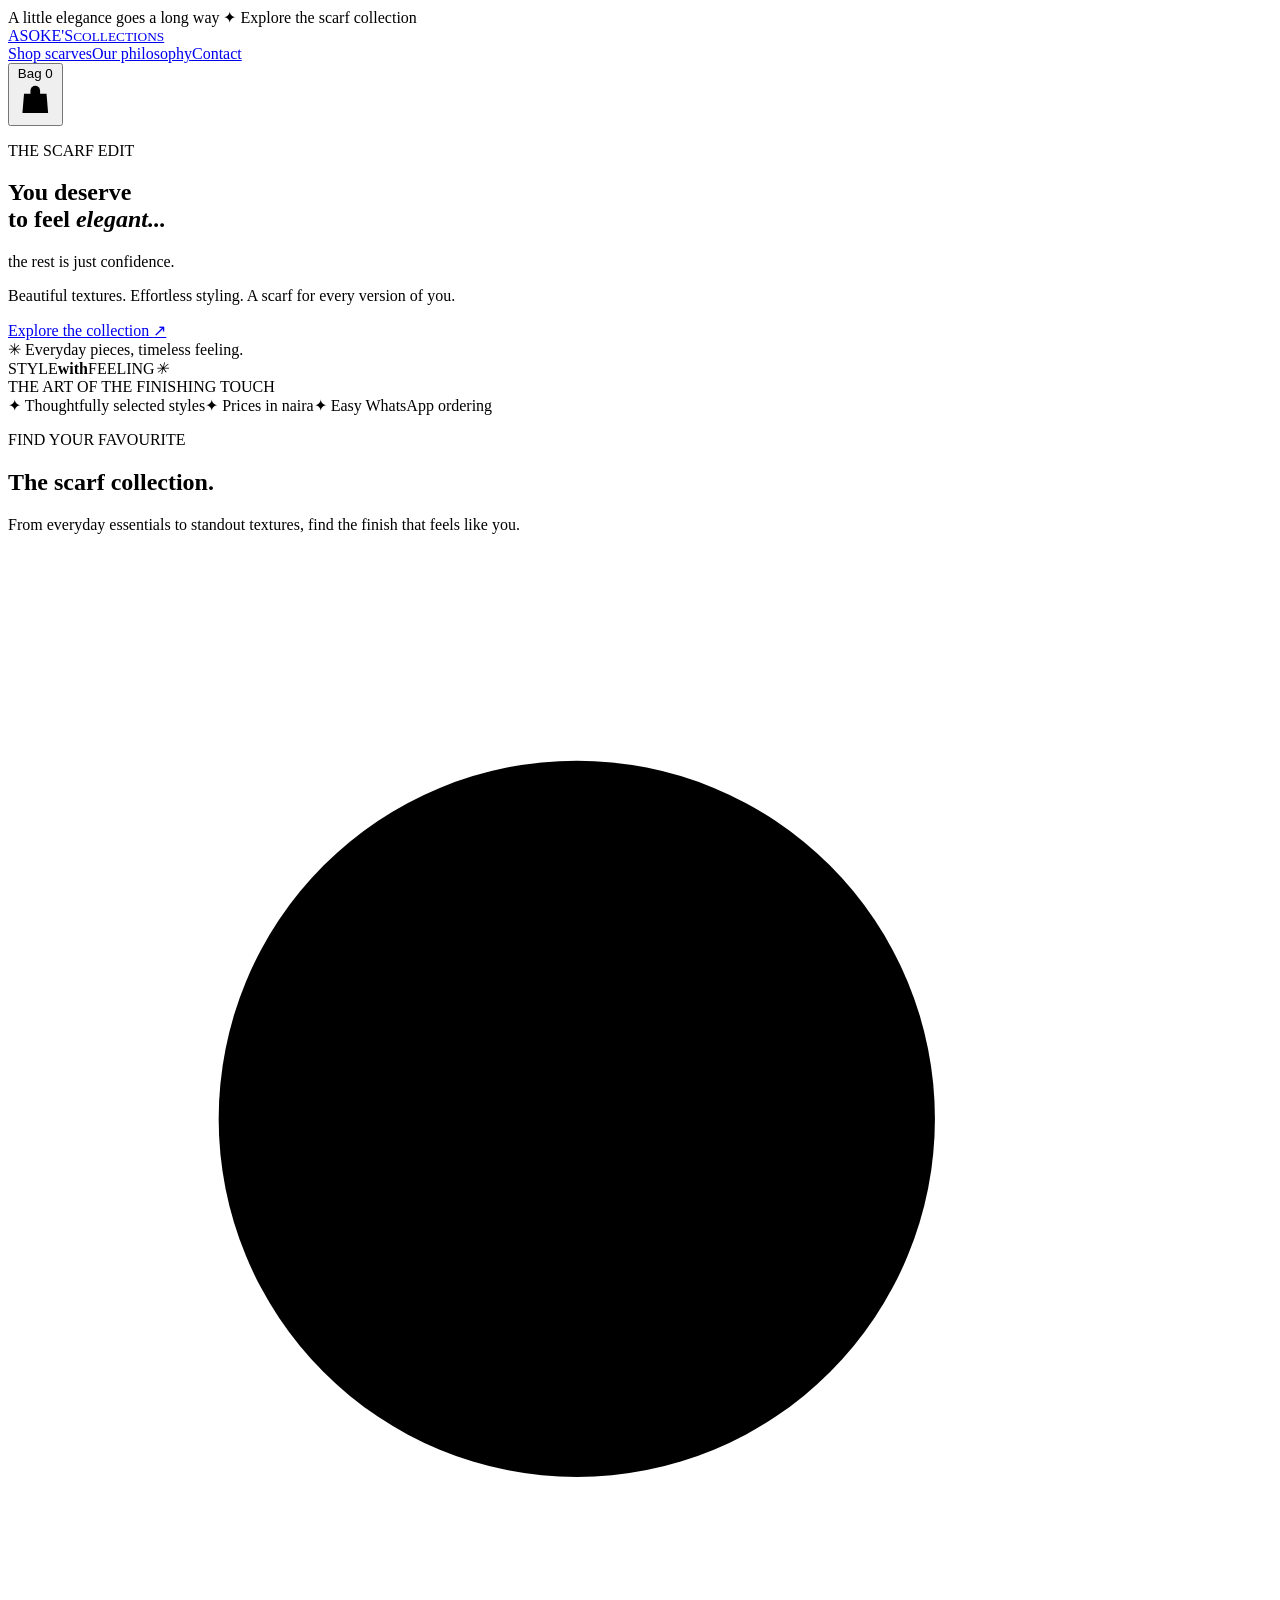
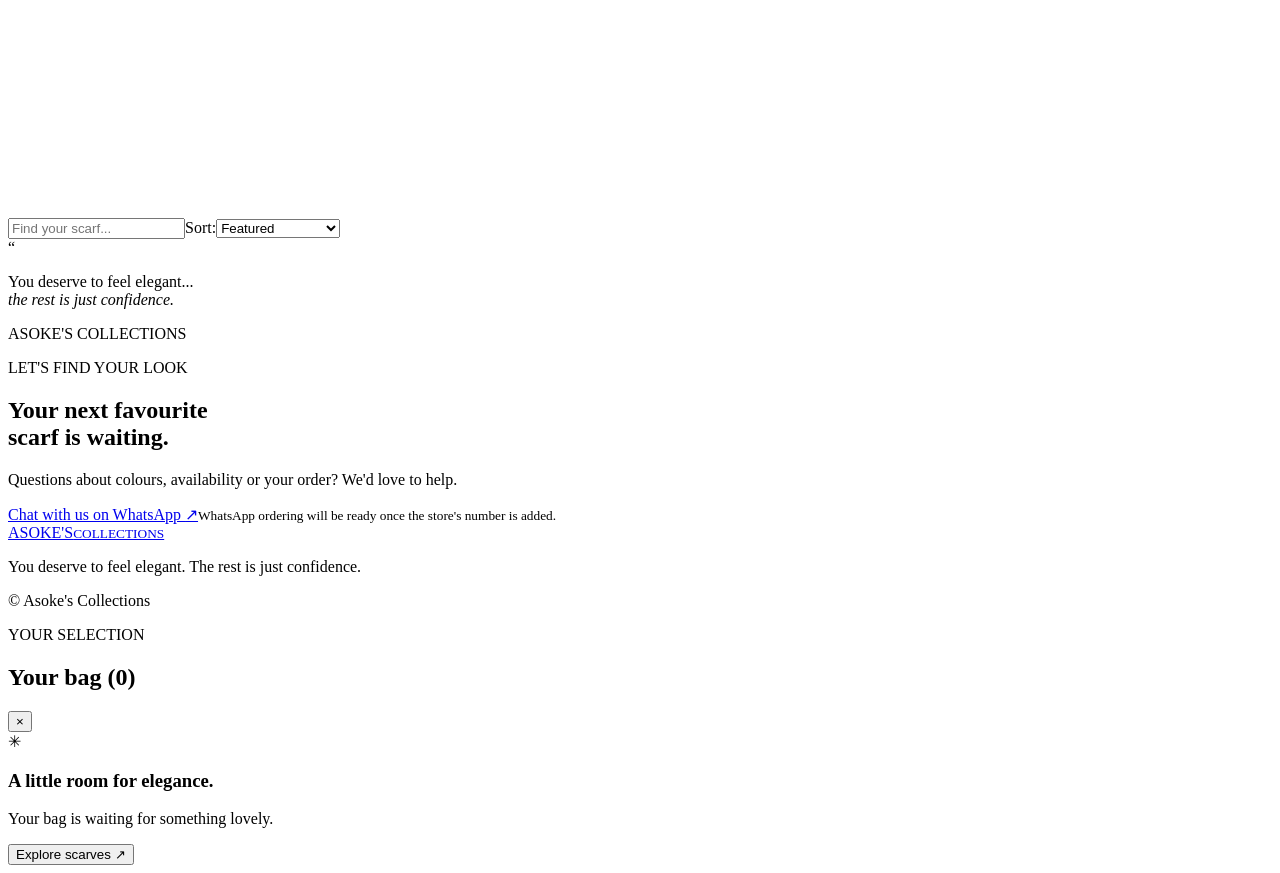
==== index.html @ a3fdbdc3 "Add ASOKE'S COLLECTIONS storefront: index.html" ====
<!doctype html>
<html lang="en">
<head>
  <meta charset="utf-8" />
  <meta name="viewport" content="width=device-width, initial-scale=1" />
  <meta name="theme-color" content="#f8f3e9" />
  <meta name="description" content="Discover elegant scarves at Asoke's Collections. You deserve to feel elegant... the rest is just confidence." />
  <title>ASOKE'S COLLECTIONS — Elegance in Every Thread</title>
  <link rel="icon" href="/favicon.svg" type="image/svg+xml" />
  <link rel="preconnect" href="https://fonts.googleapis.com">
  <link rel="preconnect" href="https://fonts.gstatic.com" crossorigin>
  <link href="https://fonts.googleapis.com/css2?family=DM+Sans:wght@400;500;600;700&family=Playfair+Display:ital,wght@0,500;0,600;0,700;1,500&display=swap" rel="stylesheet">
  <link rel="stylesheet" href="/styles.css" />
</head>
<body>
  <div class="announcement">A little elegance goes a long way <span>✦</span> Explore the scarf collection</div>
  <header class="site-header">
    <a class="wordmark" href="#top" aria-label="Asoke's Collections home"><span>ASOKE'S</span><small>COLLECTIONS</small></a>
    <nav class="desktop-nav" aria-label="Main navigation"><a href="#collection">Shop scarves</a><a href="#story">Our philosophy</a><a href="#contact">Contact</a></nav>
    <button class="cart-trigger" id="open-cart" aria-label="Open shopping bag">Bag <span id="cart-count">0</span> <svg viewBox="0 0 24 24" aria-hidden="true"><path d="M5 8h14l1 12H4L5 8Z"/><path d="M9 9V6a3 3 0 0 1 6 0v3"/></svg></button>
  </header>
  <main id="top">
    <section class="hero">
      <div class="hero-copy">
        <p class="eyebrow"><span></span> THE SCARF EDIT</p>
        <h1>You deserve<br>to feel <em>elegant...</em></h1>
        <p class="hero-tagline">the rest is just confidence.</p>
        <p class="hero-description">Beautiful textures. Effortless styling. A scarf for every version of you.</p>
        <a class="button button-dark" href="#collection">Explore the collection <span>↗</span></a>
        <div class="hero-note"><span>✳</span> Everyday pieces, timeless feeling.</div>
      </div>
      <div class="hero-visual">
        <img src="https://images.unsplash.com/photo-1601924994987-69e26d50dc26?auto=format&fit=crop&w=1200&q=85" alt="Soft neutral fabric and elegant fashion styling" fetchpriority="high" onerror="this.style.display='none';this.parentElement.classList.add('image-fallback')">
        <div class="hero-stamp"><span>STYLE</span><b>with</b><span>FEELING</span><i>✳</i></div>
        <div class="image-caption">THE ART OF THE FINISHING TOUCH</div>
      </div>
    </section>
    <section class="trust-strip" aria-label="Shopping highlights"><span>✦ Thoughtfully selected styles</span><span>✦ Prices in naira</span><span>✦ Easy WhatsApp ordering</span></section>
    <section class="collection section-wrap" id="collection">
      <div class="section-heading"><div><p class="eyebrow">FIND YOUR FAVOURITE</p><h2>The scarf collection<span>.</span></h2></div><p>From everyday essentials to standout textures, find the finish that feels like you.</p></div>
      <div class="collection-tools"><label class="search-box"><svg viewBox="0 0 24 24" aria-hidden="true"><circle cx="10.8" cy="10.8" r="6.8"/><path d="m16 16 4.5 4.5"/></svg><input id="search" type="search" placeholder="Find your scarf..." aria-label="Search scarves"></label><label class="sort-box"><span>Sort:</span><select id="sort" aria-label="Sort products"><option value="featured">Featured</option><option value="low">Price: low to high</option><option value="high">Price: high to low</option><option value="az">Name: A–Z</option></select></label></div>
      <div class="product-grid" id="product-grid" aria-live="polite"></div>
      <p class="no-results" id="no-results" hidden>No scarves found. Try another search.</p>
    </section>
    <section class="quote-band" id="story"><div class="quote-mark">“</div><p>You deserve to feel elegant...<br><em>the rest is just confidence.</em></p><span>ASOKE'S COLLECTIONS</span></section>
    <section class="closing section-wrap" id="contact"><div><p class="eyebrow">LET'S FIND YOUR LOOK</p><h2>Your next favourite<br>scarf is waiting.</h2></div><div class="closing-action"><p>Questions about colours, availability or your order? We'd love to help.</p><a class="button button-dark" id="contact-whatsapp" href="#">Chat with us on WhatsApp <span>↗</span></a><small>WhatsApp ordering will be ready once the store's number is added.</small></div></section>
  </main>
  <footer><a class="wordmark footer-mark" href="#top"><span>ASOKE'S</span><small>COLLECTIONS</small></a><p>You deserve to feel elegant. The rest is just confidence.</p><span>© <span id="year"></span> Asoke's Collections</span></footer>
  <div class="overlay" id="overlay" hidden></div>
  <aside class="cart-drawer" id="cart-drawer" aria-label="Shopping bag" aria-hidden="true"><div class="drawer-head"><div><p class="eyebrow">YOUR SELECTION</p><h2>Your bag <span id="drawer-count">(0)</span></h2></div><button id="close-cart" class="icon-button" aria-label="Close shopping bag">×</button></div><div id="cart-items" class="cart-items"></div><div class="cart-empty" id="cart-empty"><span>✳</span><h3>A little room for elegance.</h3><p>Your bag is waiting for something lovely.</p><button class="text-button" id="continue-shopping">Explore scarves ↗</button></div><div class="cart-footer" id="cart-footer" hidden><div class="subtotal"><span>Subtotal</span><strong id="subtotal">₦0</strong></div><p>Delivery fees, if applicable, can be confirmed with the seller.</p><button class="button button-dark checkout-button" id="checkout">Continue to WhatsApp <span>↗</span></button><button class="text-button" id="clear-cart">Clear bag</button></div></aside>
  <div class="toast" id="toast" role="status" aria-live="polite"></div>
  <script src="/script.js" defer></script>
</body>
</html>
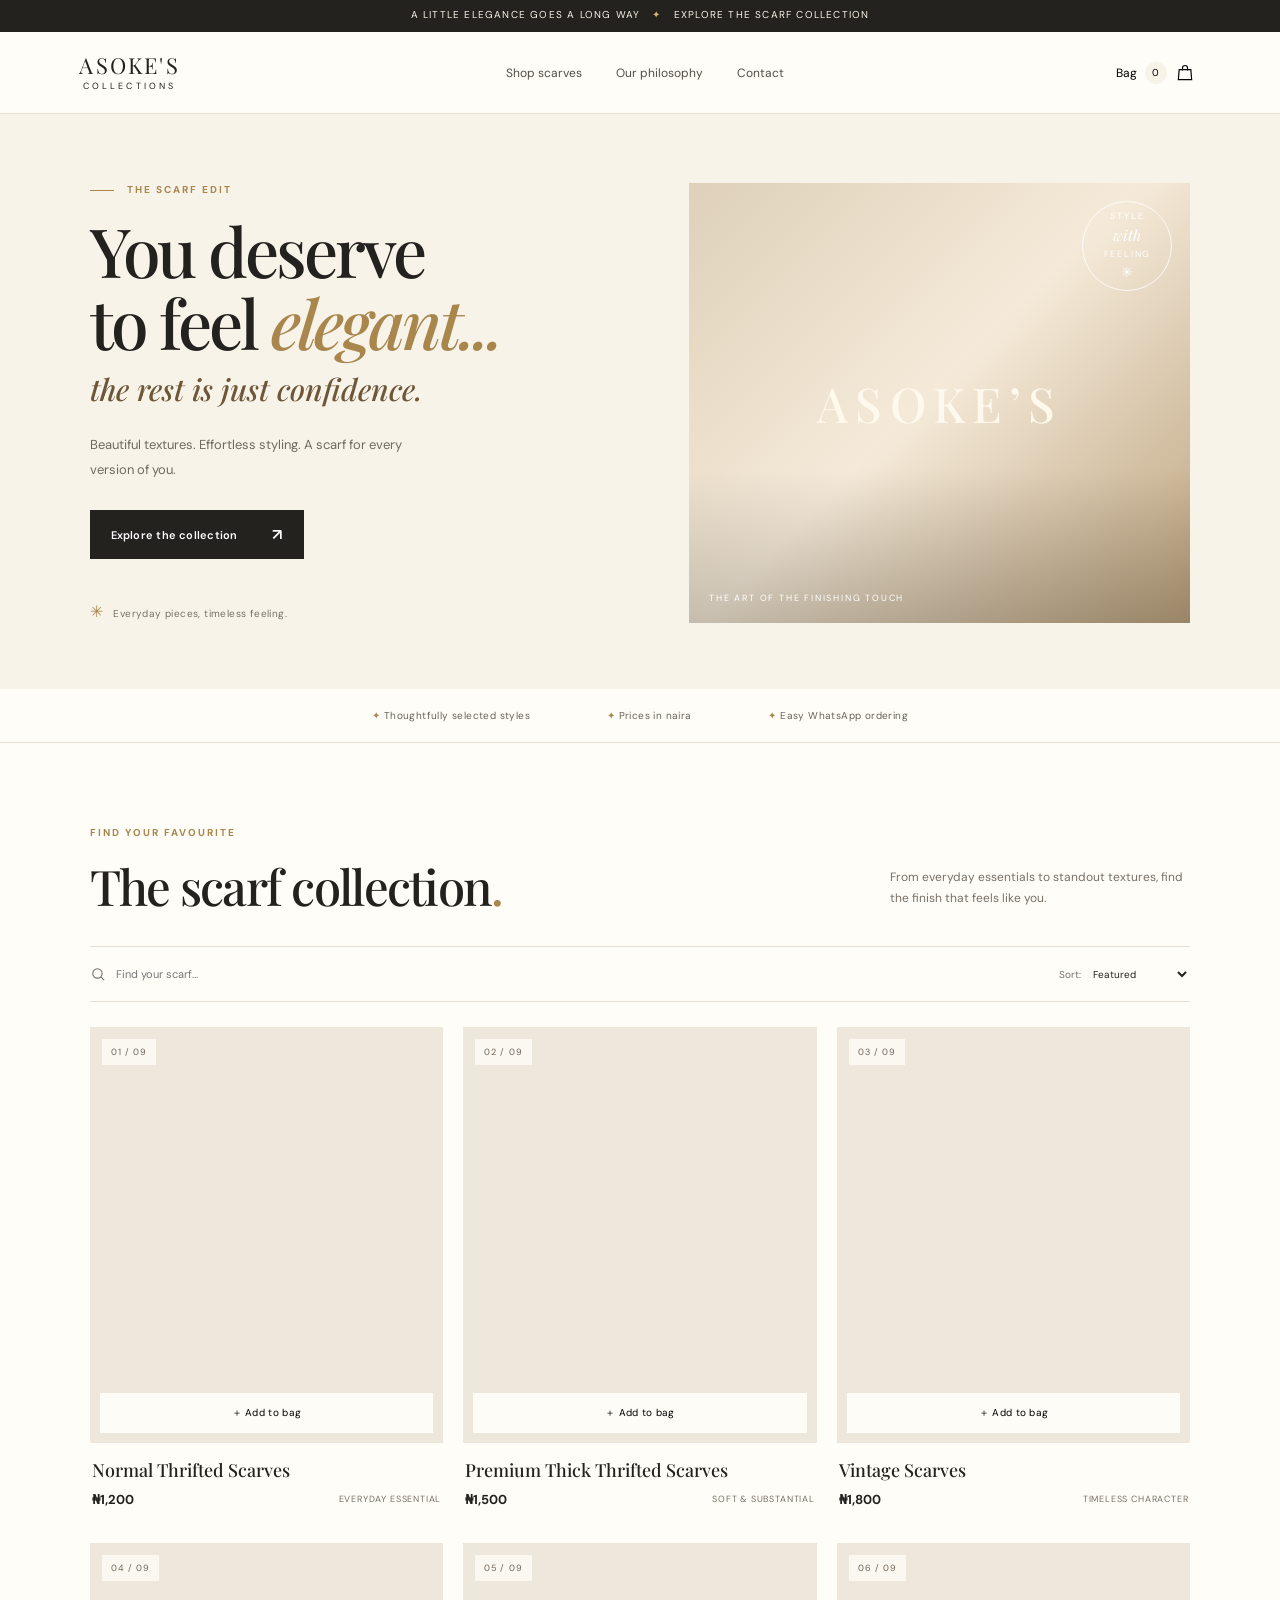
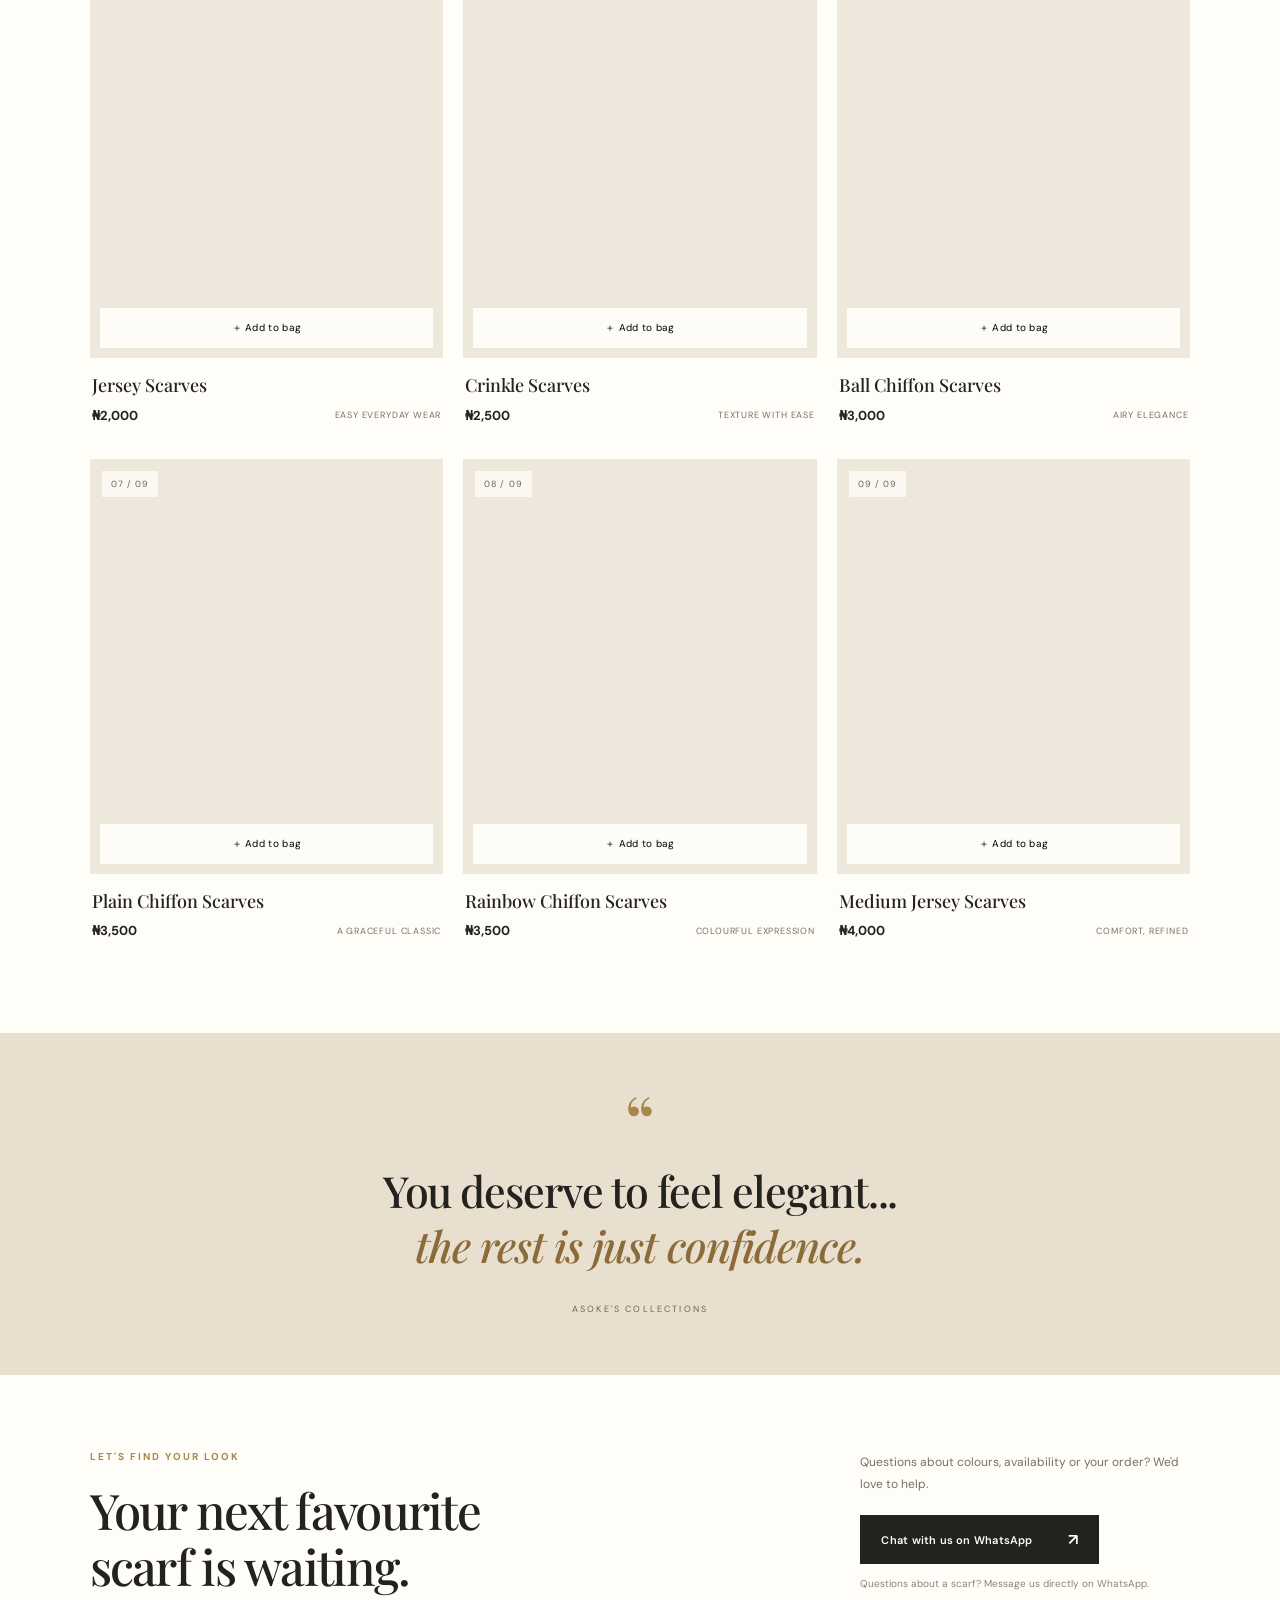
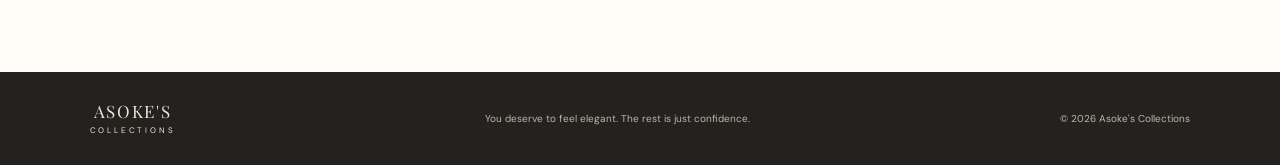
==== commit dd295b43: "Fix direct WhatsApp contact link" ====
--- a/index.html
+++ b/index.html
@@ -43,7 +43,7 @@
       <p class="no-results" id="no-results" hidden>No scarves found. Try another search.</p>
     </section>
     <section class="quote-band" id="story"><div class="quote-mark">“</div><p>You deserve to feel elegant...<br><em>the rest is just confidence.</em></p><span>ASOKE'S COLLECTIONS</span></section>
-    <section class="closing section-wrap" id="contact"><div><p class="eyebrow">LET'S FIND YOUR LOOK</p><h2>Your next favourite<br>scarf is waiting.</h2></div><div class="closing-action"><p>Questions about colours, availability or your order? We'd love to help.</p><a class="button button-dark" id="contact-whatsapp" href="#">Chat with us on WhatsApp <span>↗</span></a><small>WhatsApp ordering will be ready once the store's number is added.</small></div></section>
+    <section class="closing section-wrap" id="contact"><div><p class="eyebrow">LET'S FIND YOUR LOOK</p><h2>Your next favourite<br>scarf is waiting.</h2></div><div class="closing-action"><p>Questions about colours, availability or your order? We'd love to help.</p><a class="button button-dark" id="contact-whatsapp" href="https://wa.me/2348119771125?text=Hello%20Asoke%27s%20Collections%21%20I%27d%20like%20to%20ask%20about%20your%20scarf%20collection." target="_blank" rel="noopener noreferrer">Chat with us on WhatsApp <span>↗</span></a><small>Questions about a scarf? Message us directly on WhatsApp.</small></div></section>
   </main>
   <footer><a class="wordmark footer-mark" href="#top"><span>ASOKE'S</span><small>COLLECTIONS</small></a><p>You deserve to feel elegant. The rest is just confidence.</p><span>© <span id="year"></span> Asoke's Collections</span></footer>
   <div class="overlay" id="overlay" hidden></div>
--- a/styles.css
+++ b/styles.css
@@ -0,0 +1 @@
+:root{--cream:#f8f3e9;--paper:#fffdf8;--ink:#24221f;--muted:#777066;--gold:#a8864c;--line:#e7dfd1;--serif:'Playfair Display',Georgia,serif;--sans:'DM Sans',Arial,sans-serif}*{box-sizing:border-box}html{scroll-behavior:smooth;scroll-padding-top:95px}body{margin:0;background:var(--paper);color:var(--ink);font-family:var(--sans);-webkit-font-smoothing:antialiased}a{color:inherit;text-decoration:none}button,input,select{font:inherit}.announcement{min-height:32px;padding:8px 14px;background:var(--ink);color:#f8f3e9;text-align:center;font-size:10px;letter-spacing:.12em;text-transform:uppercase}.announcement span{color:#d4b779;padding:0 8px}.site-header{height:82px;padding:0 6.2%;display:flex;align-items:center;justify-content:space-between;border-bottom:1px solid var(--line);background:rgba(255,253,248,.96);position:sticky;top:0;z-index:10;backdrop-filter:blur(14px)}.wordmark{display:flex;flex-direction:column;align-items:center;line-height:1}.wordmark span{font-family:var(--serif);font-size:22px;letter-spacing:.1em}.wordmark small{font-size:9px;letter-spacing:.35em;margin-top:6px}.desktop-nav{display:flex;gap:34px;font-size:12px;color:#514d45}.desktop-nav a:hover{color:var(--gold)}.cart-trigger{display:flex;align-items:center;gap:8px;border:0;background:none;cursor:pointer;font-size:12px}.cart-trigger #cart-count{display:grid;place-items:center;width:22px;height:22px;border-radius:50%;background:var(--cream);font-size:10px}.cart-trigger svg{width:20px;fill:none;stroke:currentColor;stroke-width:1.4}.hero{display:grid;grid-template-columns:1fr .92fr;min-height:560px;background:var(--cream);padding:54px 7% 52px;gap:5%;align-items:center}.hero-copy{max-width:570px;padding:15px 0}.eyebrow{font-size:10px;letter-spacing:.2em;font-weight:700;color:var(--gold);margin:0 0 19px}.eyebrow span{display:inline-block;width:24px;height:1px;background:var(--gold);vertical-align:middle;margin-right:9px}.hero h1{font:500 clamp(44px,5.3vw,76px)/1.06 var(--serif);letter-spacing:-.045em;margin:0}.hero h1 em{font-weight:500;color:#a8864c}.hero-tagline{font:italic 500 clamp(20px,2.5vw,30px)/1.3 var(--serif);margin:11px 0 24px;color:#6d5738}.hero-description{font-size:13px;line-height:1.9;color:#6f695f;max-width:340px;margin:0 0 28px}.button{min-height:49px;display:inline-flex;align-items:center;justify-content:center;gap:35px;padding:0 20px;font-size:11px;font-weight:600;letter-spacing:.02em;border:1px solid transparent;cursor:pointer;transition:transform .2s,background .2s}.button:hover{transform:translateY(-2px)}.button-dark{background:var(--ink);color:white}.button-dark:hover{background:#44392b}.button span{font-size:16px}.hero-note{margin-top:42px;color:#777066;font-size:10px;letter-spacing:.04em}.hero-note span{color:var(--gold);font-size:16px;margin-right:7px}.hero-visual{height:440px;position:relative;background:#e8dfd0;overflow:hidden}.hero-visual>img{height:100%;width:100%;object-fit:cover;display:block;filter:saturate(.72)}.hero-visual:after{content:'';position:absolute;inset:0;background:linear-gradient(0deg,rgba(32,27,20,.22),transparent 35%);pointer-events:none}.hero-visual.image-fallback{background:linear-gradient(135deg,#ded0b9,#f5ead9 48%,#bba27d)}.hero-visual.image-fallback:before{content:'ASOKE’S';position:absolute;inset:0;display:grid;place-items:center;font:500 48px var(--serif);letter-spacing:.15em;color:#fff8ec}.hero-stamp{position:absolute;right:18px;top:18px;width:90px;height:90px;border:1px solid rgba(255,255,255,.8);border-radius:50%;display:flex;flex-direction:column;align-items:center;justify-content:center;color:white;z-index:1;font-size:9px;letter-spacing:.2em}.hero-stamp b{font:italic 15px var(--serif);letter-spacing:0;margin:3px}.hero-stamp i{font-style:normal;font-size:14px;margin-top:3px}.image-caption{position:absolute;z-index:1;bottom:19px;left:20px;color:#fff;font-size:9px;letter-spacing:.2em}.trust-strip{display:flex;justify-content:center;gap:clamp(20px,6vw,90px);padding:20px 5%;border-bottom:1px solid var(--line);font-size:10px;color:#686158;letter-spacing:.04em}.trust-strip span:first-letter{color:var(--gold)}.section-wrap{padding-left:7%;padding-right:7%}.collection{padding-top:83px;padding-bottom:94px}.section-heading{display:flex;align-items:end;justify-content:space-between;gap:28px}.section-heading h2,.closing h2{font:500 clamp(32px,4vw,49px)/1.14 var(--serif);letter-spacing:-.035em;margin:0}.section-heading h2 span{color:var(--gold)}.section-heading>p{font-size:12px;line-height:1.8;color:var(--muted);max-width:300px;margin:0 0 4px}.collection-tools{display:flex;align-items:center;justify-content:space-between;gap:20px;margin:32px 0 25px;padding:12px 0;border-top:1px solid var(--line);border-bottom:1px solid var(--line)}.search-box{display:flex;align-items:center;gap:10px;flex:1;max-width:330px}.search-box svg{width:18px;stroke:#716a5e;fill:none;stroke-width:1.5}.search-box input{width:100%;border:0;outline:0;background:transparent;font-size:11px;padding:8px 0;color:var(--ink)}.sort-box{display:flex;align-items:center;gap:8px;font-size:10px;color:var(--muted)}.sort-box select{border:0;background:transparent;color:var(--ink);font-size:10px;outline:0;max-width:145px}.product-grid{display:grid;grid-template-columns:repeat(3,minmax(0,1fr));gap:35px 20px}.product-card{min-width:0}.product-image{position:relative;aspect-ratio:4/4.7;overflow:hidden;background:#eee7dc}.product-image img{width:100%;height:100%;object-fit:cover;display:block;transition:transform .5s;mix-blend-mode:multiply}.product-card:hover .product-image img{transform:scale(1.045)}.product-image .image-number{position:absolute;left:12px;top:12px;font-size:9px;letter-spacing:.12em;color:#6e6455;background:rgba(255,253,248,.8);padding:7px 9px}.quick-add{position:absolute;left:10px;right:10px;bottom:10px;border:0;background:rgba(255,253,248,.96);padding:13px 10px;font-size:10px;letter-spacing:.03em;cursor:pointer;transition:background .2s}.quick-add:hover{background:var(--cream)}.product-info{padding:15px 2px 0}.product-name{font:500 18px/1.35 var(--serif);margin:0 0 9px}.product-meta{display:flex;justify-content:space-between;align-items:center;gap:8px}.product-price{font-size:13px;font-weight:700}.product-category{font-size:9px;color:var(--muted);text-transform:uppercase;letter-spacing:.09em}.no-results{text-align:center;padding:45px 0;color:var(--muted);font-size:13px}.quote-band{background:#e9dfce;text-align:center;padding:61px 20px 58px}.quote-mark{font:76px/.7 var(--serif);color:#a8864c}.quote-band p{font:500 clamp(26px,4vw,43px)/1.3 var(--serif);margin:15px 0 22px;letter-spacing:-.025em}.quote-band p em{color:#8c6b3a}.quote-band>span{font-size:9px;letter-spacing:.24em;color:#71624c}.closing{padding-top:75px;padding-bottom:78px;display:flex;justify-content:space-between;align-items:center;gap:35px}.closing-action{max-width:330px}.closing-action p{font-size:12px;line-height:1.8;color:var(--muted);margin:0 0 20px}.closing-action small{display:block;color:#8c8376;font-size:10px;line-height:1.6;margin-top:12px}footer{background:var(--ink);color:#eee5d7;padding:30px 7%;display:flex;align-items:center;justify-content:space-between;gap:20px}.footer-mark span{font-size:17px}footer .wordmark small{font-size:8px}footer p,footer>span{font-size:10px;color:#bfb5a6}.overlay{position:fixed;inset:0;background:rgba(28,25,21,.42);z-index:20}.cart-drawer{position:fixed;right:0;top:0;bottom:0;width:min(440px,100%);background:var(--paper);z-index:21;transform:translateX(105%);transition:transform .28s ease;display:flex;flex-direction:column;padding:26px}.cart-drawer.open{transform:translateX(0)}.drawer-head{display:flex;align-items:center;justify-content:space-between;border-bottom:1px solid var(--line);padding-bottom:18px}.drawer-head .eyebrow{margin-bottom:6px}.drawer-head h2{font:500 29px var(--serif);margin:0}.drawer-head h2 span{font:11px var(--sans);color:var(--muted)}.icon-button{border:1px solid var(--line);background:transparent;width:37px;height:37px;font-size:25px;cursor:pointer}.cart-items{overflow:auto;flex:1}.cart-line{display:grid;grid-template-columns:68px 1fr auto;gap:13px;padding:18px 0;border-bottom:1px solid var(--line);align-items:center}.cart-thumb{width:68px;height:78px;object-fit:cover;background:var(--cream)}.cart-line h3{font:500 15px/1.35 var(--serif);margin:0 0 7px}.cart-line .line-price{font-size:12px;font-weight:700}.quantity{display:flex;align-items:center;gap:10px;margin-top:10px}.quantity button{width:25px;height:25px;border:1px solid var(--line);background:transparent;cursor:pointer}.quantity span{font-size:11px}.remove-item{border:0;background:none;color:#8b8174;font-size:10px;text-decoration:underline;cursor:pointer;margin-top:6px;padding:0}.cart-empty{flex:1;display:flex;flex-direction:column;align-items:center;justify-content:center;text-align:center}.cart-empty>span{font-size:27px;color:var(--gold)}.cart-empty h3{font:500 23px var(--serif);margin:17px 0 7px}.cart-empty p{font-size:11px;color:var(--muted)}.text-button{border:0;background:none;text-decoration:underline;text-underline-offset:4px;font-size:11px;cursor:pointer;color:var(--ink);padding:12px}.cart-footer{padding-top:20px;border-top:1px solid var(--line)}.subtotal{display:flex;justify-content:space-between;font-size:13px}.subtotal strong{font-size:16px}.cart-footer>p{font-size:10px;line-height:1.6;color:var(--muted)}.checkout-button{width:100%;margin-top:8px}.cart-footer .text-button{display:block;margin:4px auto}.toast{position:fixed;bottom:22px;left:50%;transform:translate(-50%,20px);background:var(--ink);color:white;padding:13px 18px;font-size:11px;opacity:0;pointer-events:none;transition:all .2s;z-index:30;max-width:calc(100% - 30px);text-align:center}.toast.show{opacity:1;transform:translate(-50%,0)}body.cart-open{overflow:hidden}@media(min-width:1200px){.hero{padding-left:max(7%,calc((100vw - 1200px)/2));padding-right:max(7%,calc((100vw - 1200px)/2))}.section-wrap{padding-left:max(7%,calc((100vw - 1200px)/2));padding-right:max(7%,calc((100vw - 1200px)/2))}}@media(max-width:760px){.site-header{height:70px;padding:0 5%}.wordmark span{font-size:19px}.desktop-nav{display:none}.hero{grid-template-columns:1fr;padding:42px 6% 34px;gap:30px}.hero-copy{padding:0}.hero h1{font-size:clamp(48px,12vw,70px)}.hero-visual{height:clamp(280px,83vw,430px);grid-row:1}.hero-copy{grid-row:2}.hero-note{margin-top:25px}.trust-strip{gap:12px;justify-content:space-around;flex-wrap:wrap;font-size:9px;padding:17px 5%}.section-wrap{padding-left:5%;padding-right:5%}.collection{padding-top:57px;padding-bottom:60px}.section-heading{display:block}.section-heading>p{margin-top:15px}.collection-tools{margin-top:23px}.product-grid{grid-template-columns:repeat(2,minmax(0,1fr));gap:27px 12px}.product-image{aspect-ratio:3/4}.product-name{font-size:16px}.product-category{display:none}.product-info{padding-top:11px}.quick-add{left:7px;right:7px;bottom:7px;padding:11px 5px}.quote-band{padding:48px 15px}.closing{padding-top:55px;padding-bottom:55px;display:block}.closing-action{margin-top:22px}.closing h2{font-size:39px}footer{padding:25px 5%;flex-wrap:wrap}footer p{order:3;width:100%;margin:0}footer>span{font-size:9px}}@media(max-width:360px){.product-grid{gap:22px 9px}.product-name{font-size:14px}.product-price{font-size:12px}.collection-tools{gap:8px}.sort-box{gap:4px}.sort-box select{max-width:105px}.hero h1{font-size:44px}}
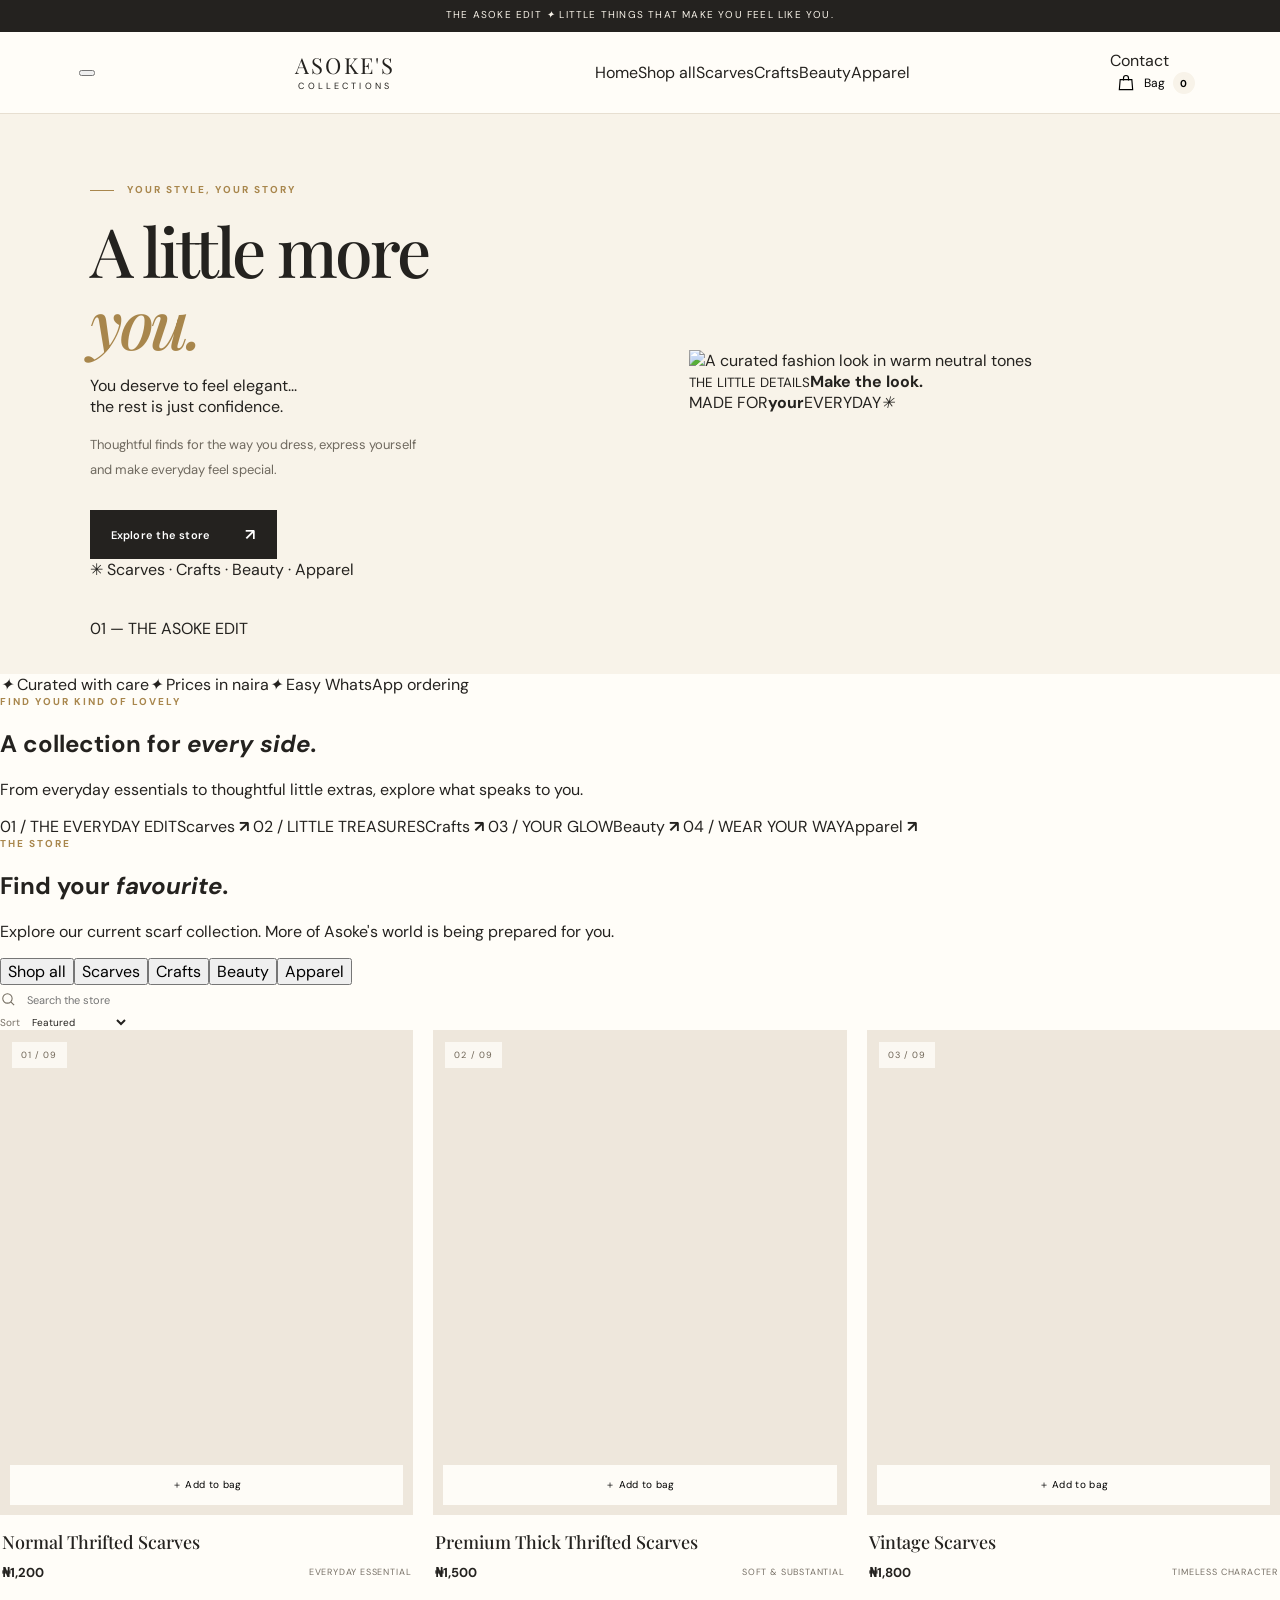
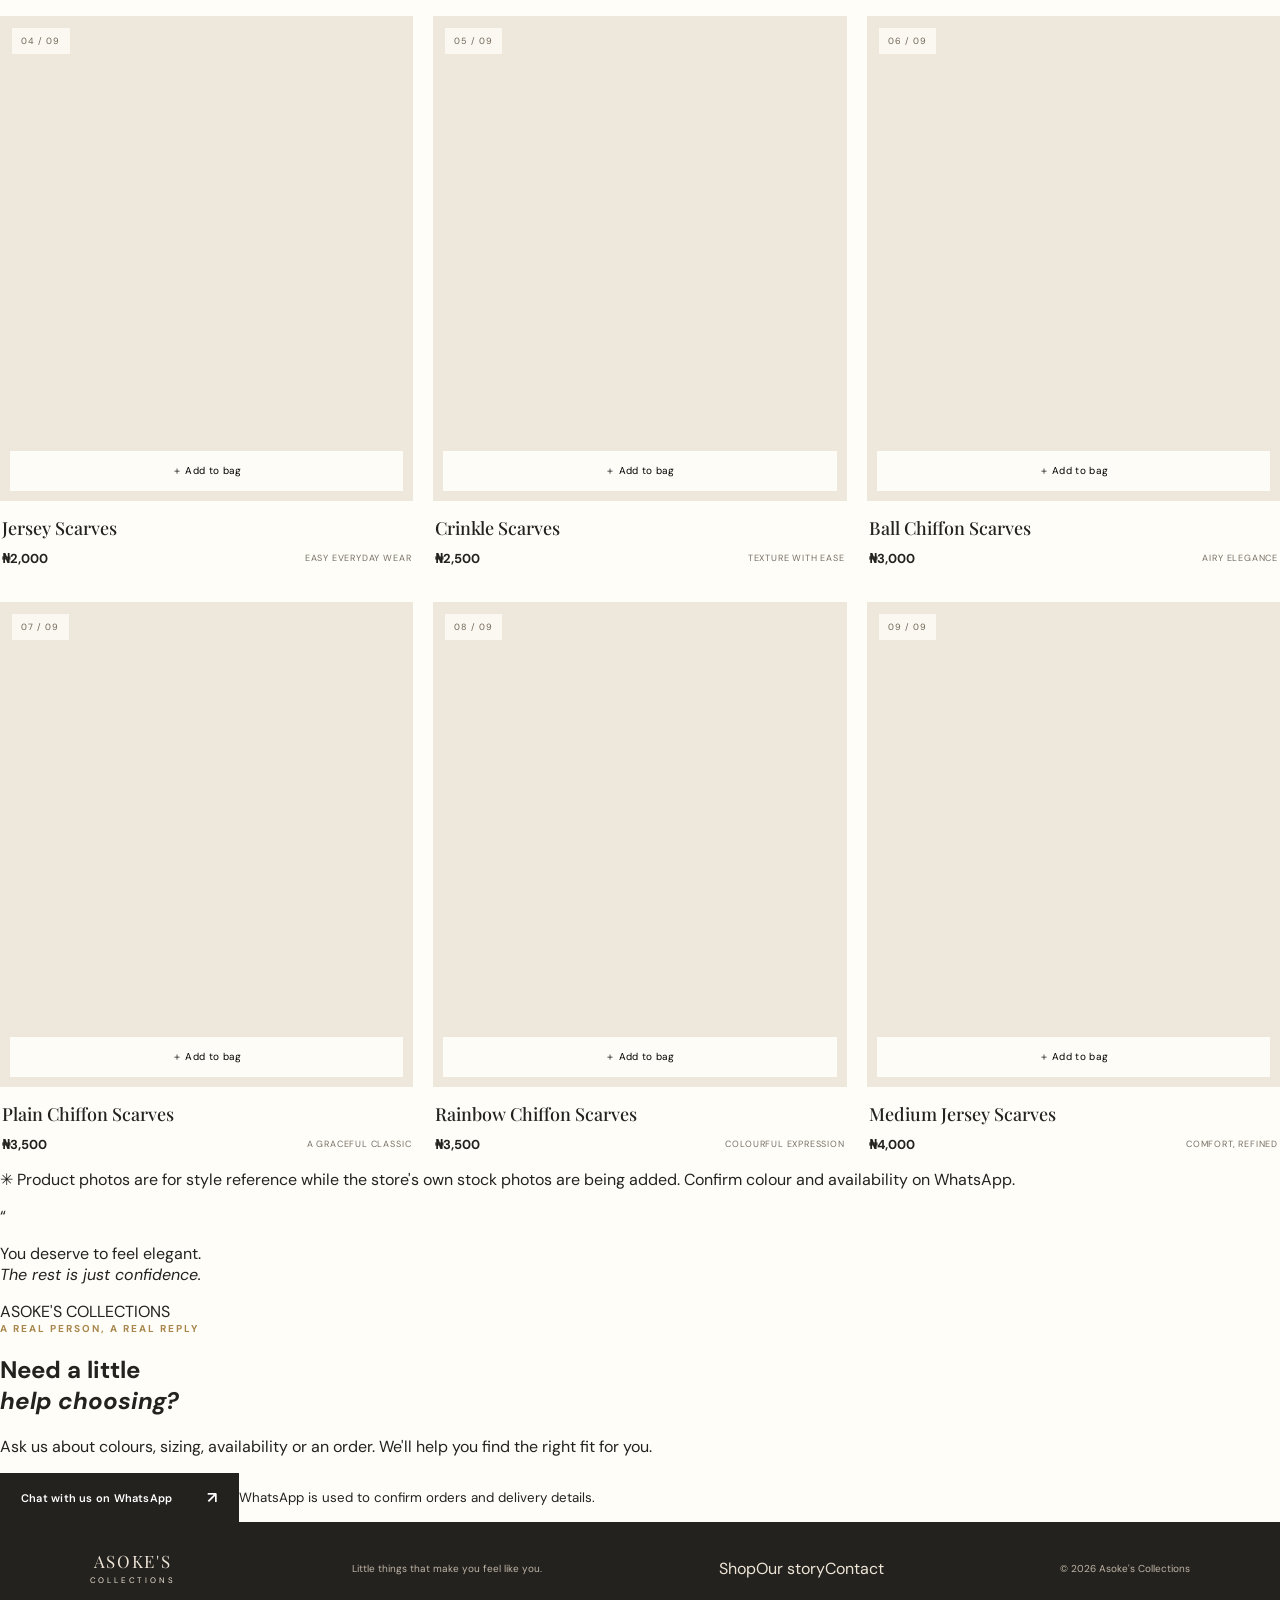
==== commit 8e940588: "Redesign Asoke's Collections as a multi-category boutique storefront" ====
--- a/index.html
+++ b/index.html
@@ -1,54 +1,28 @@
 <!doctype html>
-<html lang="en">
-<head>
-  <meta charset="utf-8" />
-  <meta name="viewport" content="width=device-width, initial-scale=1" />
-  <meta name="theme-color" content="#f8f3e9" />
-  <meta name="description" content="Discover elegant scarves at Asoke's Collections. You deserve to feel elegant... the rest is just confidence." />
-  <title>ASOKE'S COLLECTIONS — Elegance in Every Thread</title>
-  <link rel="icon" href="/favicon.svg" type="image/svg+xml" />
-  <link rel="preconnect" href="https://fonts.googleapis.com">
-  <link rel="preconnect" href="https://fonts.gstatic.com" crossorigin>
-  <link href="https://fonts.googleapis.com/css2?family=DM+Sans:wght@400;500;600;700&family=Playfair+Display:ital,wght@0,500;0,600;0,700;1,500&display=swap" rel="stylesheet">
-  <link rel="stylesheet" href="/styles.css" />
-</head>
-<body>
-  <div class="announcement">A little elegance goes a long way <span>✦</span> Explore the scarf collection</div>
-  <header class="site-header">
-    <a class="wordmark" href="#top" aria-label="Asoke's Collections home"><span>ASOKE'S</span><small>COLLECTIONS</small></a>
-    <nav class="desktop-nav" aria-label="Main navigation"><a href="#collection">Shop scarves</a><a href="#story">Our philosophy</a><a href="#contact">Contact</a></nav>
-    <button class="cart-trigger" id="open-cart" aria-label="Open shopping bag">Bag <span id="cart-count">0</span> <svg viewBox="0 0 24 24" aria-hidden="true"><path d="M5 8h14l1 12H4L5 8Z"/><path d="M9 9V6a3 3 0 0 1 6 0v3"/></svg></button>
-  </header>
-  <main id="top">
-    <section class="hero">
-      <div class="hero-copy">
-        <p class="eyebrow"><span></span> THE SCARF EDIT</p>
-        <h1>You deserve<br>to feel <em>elegant...</em></h1>
-        <p class="hero-tagline">the rest is just confidence.</p>
-        <p class="hero-description">Beautiful textures. Effortless styling. A scarf for every version of you.</p>
-        <a class="button button-dark" href="#collection">Explore the collection <span>↗</span></a>
-        <div class="hero-note"><span>✳</span> Everyday pieces, timeless feeling.</div>
-      </div>
-      <div class="hero-visual">
-        <img src="https://images.unsplash.com/photo-1601924994987-69e26d50dc26?auto=format&fit=crop&w=1200&q=85" alt="Soft neutral fabric and elegant fashion styling" fetchpriority="high" onerror="this.style.display='none';this.parentElement.classList.add('image-fallback')">
-        <div class="hero-stamp"><span>STYLE</span><b>with</b><span>FEELING</span><i>✳</i></div>
-        <div class="image-caption">THE ART OF THE FINISHING TOUCH</div>
-      </div>
-    </section>
-    <section class="trust-strip" aria-label="Shopping highlights"><span>✦ Thoughtfully selected styles</span><span>✦ Prices in naira</span><span>✦ Easy WhatsApp ordering</span></section>
-    <section class="collection section-wrap" id="collection">
-      <div class="section-heading"><div><p class="eyebrow">FIND YOUR FAVOURITE</p><h2>The scarf collection<span>.</span></h2></div><p>From everyday essentials to standout textures, find the finish that feels like you.</p></div>
-      <div class="collection-tools"><label class="search-box"><svg viewBox="0 0 24 24" aria-hidden="true"><circle cx="10.8" cy="10.8" r="6.8"/><path d="m16 16 4.5 4.5"/></svg><input id="search" type="search" placeholder="Find your scarf..." aria-label="Search scarves"></label><label class="sort-box"><span>Sort:</span><select id="sort" aria-label="Sort products"><option value="featured">Featured</option><option value="low">Price: low to high</option><option value="high">Price: high to low</option><option value="az">Name: A–Z</option></select></label></div>
-      <div class="product-grid" id="product-grid" aria-live="polite"></div>
-      <p class="no-results" id="no-results" hidden>No scarves found. Try another search.</p>
-    </section>
-    <section class="quote-band" id="story"><div class="quote-mark">“</div><p>You deserve to feel elegant...<br><em>the rest is just confidence.</em></p><span>ASOKE'S COLLECTIONS</span></section>
-    <section class="closing section-wrap" id="contact"><div><p class="eyebrow">LET'S FIND YOUR LOOK</p><h2>Your next favourite<br>scarf is waiting.</h2></div><div class="closing-action"><p>Questions about colours, availability or your order? We'd love to help.</p><a class="button button-dark" id="contact-whatsapp" href="https://wa.me/2348119771125?text=Hello%20Asoke%27s%20Collections%21%20I%27d%20like%20to%20ask%20about%20your%20scarf%20collection." target="_blank" rel="noopener noreferrer">Chat with us on WhatsApp <span>↗</span></a><small>Questions about a scarf? Message us directly on WhatsApp.</small></div></section>
-  </main>
-  <footer><a class="wordmark footer-mark" href="#top"><span>ASOKE'S</span><small>COLLECTIONS</small></a><p>You deserve to feel elegant. The rest is just confidence.</p><span>© <span id="year"></span> Asoke's Collections</span></footer>
-  <div class="overlay" id="overlay" hidden></div>
-  <aside class="cart-drawer" id="cart-drawer" aria-label="Shopping bag" aria-hidden="true"><div class="drawer-head"><div><p class="eyebrow">YOUR SELECTION</p><h2>Your bag <span id="drawer-count">(0)</span></h2></div><button id="close-cart" class="icon-button" aria-label="Close shopping bag">×</button></div><div id="cart-items" class="cart-items"></div><div class="cart-empty" id="cart-empty"><span>✳</span><h3>A little room for elegance.</h3><p>Your bag is waiting for something lovely.</p><button class="text-button" id="continue-shopping">Explore scarves ↗</button></div><div class="cart-footer" id="cart-footer" hidden><div class="subtotal"><span>Subtotal</span><strong id="subtotal">₦0</strong></div><p>Delivery fees, if applicable, can be confirmed with the seller.</p><button class="button button-dark checkout-button" id="checkout">Continue to WhatsApp <span>↗</span></button><button class="text-button" id="clear-cart">Clear bag</button></div></aside>
-  <div class="toast" id="toast" role="status" aria-live="polite"></div>
-  <script src="/script.js" defer></script>
-</body>
-</html>+<html lang="en"><head>
+<meta charset="utf-8"><meta name="viewport" content="width=device-width, initial-scale=1"><meta name="theme-color" content="#f6f0e6">
+<meta name="description" content="Discover scarves and explore crafts, beauty and apparel at Asoke's Collections."><title>ASOKE'S COLLECTIONS | A little more you</title>
+<link rel="icon" href="/favicon.svg" type="image/svg+xml"><link rel="preconnect" href="https://fonts.googleapis.com"><link rel="preconnect" href="https://fonts.gstatic.com" crossorigin>
+<link href="https://fonts.googleapis.com/css2?family=DM+Sans:wght@400;500;600;700&family=Playfair+Display:ital,wght@0,500;0,600;0,700;1,500&display=swap" rel="stylesheet"><link rel="stylesheet" href="/styles.css"></head>
+<body><div class="announcement">THE ASOKE EDIT <i>✦</i> Little things that make you feel like you.</div>
+<header class="site-header"><button class="mobile-menu" id="mobile-menu" aria-label="Show categories" aria-expanded="false"><span></span><span></span></button>
+<a class="wordmark" href="#home"><span>ASOKE'S</span><small>COLLECTIONS</small></a>
+<nav class="main-nav" id="main-nav"><a href="#home">Home</a><a href="#shop" data-category-link="all">Shop all</a><a href="#shop" data-category-link="Scarves">Scarves</a><a href="#shop" data-category-link="Crafts">Crafts</a><a href="#shop" data-category-link="Beauty">Beauty</a><a href="#shop" data-category-link="Apparel">Apparel</a></nav>
+<div class="header-actions"><a class="contact-link" href="#contact">Contact</a><button class="cart-trigger" id="open-cart" aria-label="Open shopping bag"><svg viewBox="0 0 24 24"><path d="M5 8h14l1 12H4L5 8Z"/><path d="M9 9V6a3 3 0 0 1 6 0v3"/></svg><span>Bag</span><b id="cart-count">0</b></button></div></header>
+<main id="home"><section class="hero"><div class="hero-copy"><p class="eyebrow"><span></span> YOUR STYLE, YOUR STORY</p><h1>A little more<br><em>you.</em></h1><p class="hero-intro">You deserve to feel elegant...<br><span>the rest is just confidence.</span></p><p class="hero-description">Thoughtful finds for the way you dress, express yourself and make everyday feel special.</p><a class="button button-dark" href="#shop">Explore the store <span>↗</span></a><div class="hero-footnote"><span>✳</span> Scarves · Crafts · Beauty · Apparel</div></div>
+<div class="hero-art"><img src="https://images.unsplash.com/photo-1490481651871-ab68de25d43d?auto=format&fit=crop&w=1100&q=85" alt="A curated fashion look in warm neutral tones" fetchpriority="high"><div class="art-label"><small>THE LITTLE DETAILS</small><strong>Make the look.</strong></div><div class="art-seal"><span>MADE FOR</span><b>your</b><span>EVERYDAY</span><i>✳</i></div></div><div class="hero-index">01 <span>—</span> THE ASOKE EDIT</div></section>
+<div class="benefit-strip"><span><i>✦</i> Curated with care</span><span><i>✦</i> Prices in naira</span><span><i>✦</i> Easy WhatsApp ordering</span></div>
+<section class="category-section page-wrap"><div class="section-top"><div><p class="eyebrow">FIND YOUR KIND OF LOVELY</p><h2>A collection for <em>every side.</em></h2></div><p>From everyday essentials to thoughtful little extras, explore what speaks to you.</p></div>
+<div class="category-grid"><a class="category-card" href="#shop" data-category-link="Scarves"><img src="https://images.unsplash.com/photo-1601924994987-69e26d50dc26?auto=format&fit=crop&w=800&q=80" alt="" loading="lazy"><span class="category-no">01 / THE EVERYDAY EDIT</span><span class="category-name">Scarves <b>↗</b></span></a>
+<a class="category-card" href="#shop" data-category-link="Crafts"><img src="https://images.unsplash.com/photo-1493106641515-6b5631de4bb9?auto=format&fit=crop&w=800&q=80" alt="" loading="lazy"><span class="category-no">02 / LITTLE TREASURES</span><span class="category-name">Crafts <b>↗</b></span></a>
+<a class="category-card" href="#shop" data-category-link="Beauty"><img src="https://images.unsplash.com/photo-1596462502278-27bfdc403348?auto=format&fit=crop&w=800&q=80" alt="" loading="lazy"><span class="category-no">03 / YOUR GLOW</span><span class="category-name">Beauty <b>↗</b></span></a>
+<a class="category-card" href="#shop" data-category-link="Apparel"><img src="https://images.unsplash.com/photo-1483985988355-763728e1935b?auto=format&fit=crop&w=800&q=80" alt="" loading="lazy"><span class="category-no">04 / WEAR YOUR WAY</span><span class="category-name">Apparel <b>↗</b></span></a></div></section>
+<section class="shop-section" id="shop"><div class="page-wrap"><div class="section-top"><div><p class="eyebrow">THE STORE</p><h2 id="shop-title">Find your <em>favourite.</em></h2></div><p id="shop-description">Explore our current scarf collection. More of Asoke's world is being prepared for you.</p></div>
+<div class="shop-toolbar"><div class="category-tabs"><button class="category-tab active" data-filter="all">Shop all</button><button class="category-tab" data-filter="Scarves">Scarves</button><button class="category-tab" data-filter="Crafts">Crafts</button><button class="category-tab" data-filter="Beauty">Beauty</button><button class="category-tab" data-filter="Apparel">Apparel</button></div>
+<div class="shop-controls"><label class="search-box"><svg viewBox="0 0 24 24"><circle cx="10.8" cy="10.8" r="6.8"/><path d="m16 16 4.5 4.5"/></svg><input id="search" type="search" placeholder="Search the store" aria-label="Search products"></label><label class="sort-box"><span>Sort</span><select id="sort"><option value="featured">Featured</option><option value="low">Price: low to high</option><option value="high">Price: high to low</option><option value="az">Name: A–Z</option></select></label></div></div>
+<div class="product-grid" id="product-grid" aria-live="polite"></div><div class="empty-category" id="empty-category" hidden><div class="empty-symbol">✳</div><p class="eyebrow">A NEW EDIT IS COMING</p><h3 id="empty-title">Our next collection is being curated.</h3><p id="empty-description">Message us to ask what is currently available.</p><a class="button button-dark" href="https://wa.me/2348119771125?text=Hello%20Asoke%27s%20Collections%21%20What%20do%20you%20have%20available%3F" target="_blank" rel="noopener noreferrer">Ask us on WhatsApp <span>↗</span></a></div><p class="no-results" id="no-results" hidden>No matching products yet. Try another search.</p>
+<p class="stock-note"><span>✳</span> Product photos are for style reference while the store's own stock photos are being added. Confirm colour and availability on WhatsApp.</p></div></section>
+<section class="brand-note" id="story"><div class="brand-note-mark">“</div><p>You deserve to feel elegant.<br><em>The rest is just confidence.</em></p><span>ASOKE'S COLLECTIONS</span></section>
+<section class="contact-section page-wrap" id="contact"><div><p class="eyebrow">A REAL PERSON, A REAL REPLY</p><h2>Need a little<br><em>help choosing?</em></h2></div><div class="contact-copy"><p>Ask us about colours, sizing, availability or an order. We'll help you find the right fit for you.</p><a class="button button-dark" id="contact-whatsapp" href="https://wa.me/2348119771125?text=Hello%20Asoke%27s%20Collections%21%20I%27d%20like%20to%20ask%20about%20your%20collection." target="_blank" rel="noopener noreferrer">Chat with us on WhatsApp <span>↗</span></a><small>WhatsApp is used to confirm orders and delivery details.</small></div></section></main>
+<footer><a class="wordmark footer-mark" href="#home"><span>ASOKE'S</span><small>COLLECTIONS</small></a><p>Little things that make you feel like you.</p><nav><a href="#shop">Shop</a><a href="#story">Our story</a><a href="#contact">Contact</a></nav><span class="copyright">© <span id="year"></span> Asoke's Collections</span></footer>
+<div class="overlay" id="overlay" hidden></div><aside class="cart-drawer" id="cart-drawer" aria-label="Shopping bag" aria-hidden="true"><div class="drawer-head"><div><p class="eyebrow">YOUR SELECTION</p><h2>Your bag <span id="drawer-count">(0)</span></h2></div><button id="close-cart" class="icon-button" aria-label="Close shopping bag">×</button></div><div id="cart-items" class="cart-items"></div><div class="cart-empty" id="cart-empty"><span>✳</span><h3>Room for something lovely.</h3><p>Your bag is waiting for a favourite.</p><button class="text-button" id="continue-shopping">Keep exploring ↗</button></div><div class="cart-footer" id="cart-footer" hidden><div class="subtotal"><span>Subtotal</span><strong id="subtotal">₦0</strong></div><p>Delivery fees, if applicable, will be confirmed with the seller.</p><button class="button button-dark checkout-button" id="checkout">Continue to WhatsApp <span>↗</span></button><button class="text-button" id="clear-cart">Clear bag</button></div></aside><div class="toast" id="toast" role="status" aria-live="polite"></div><script src="/script.js" defer></script></body></html>
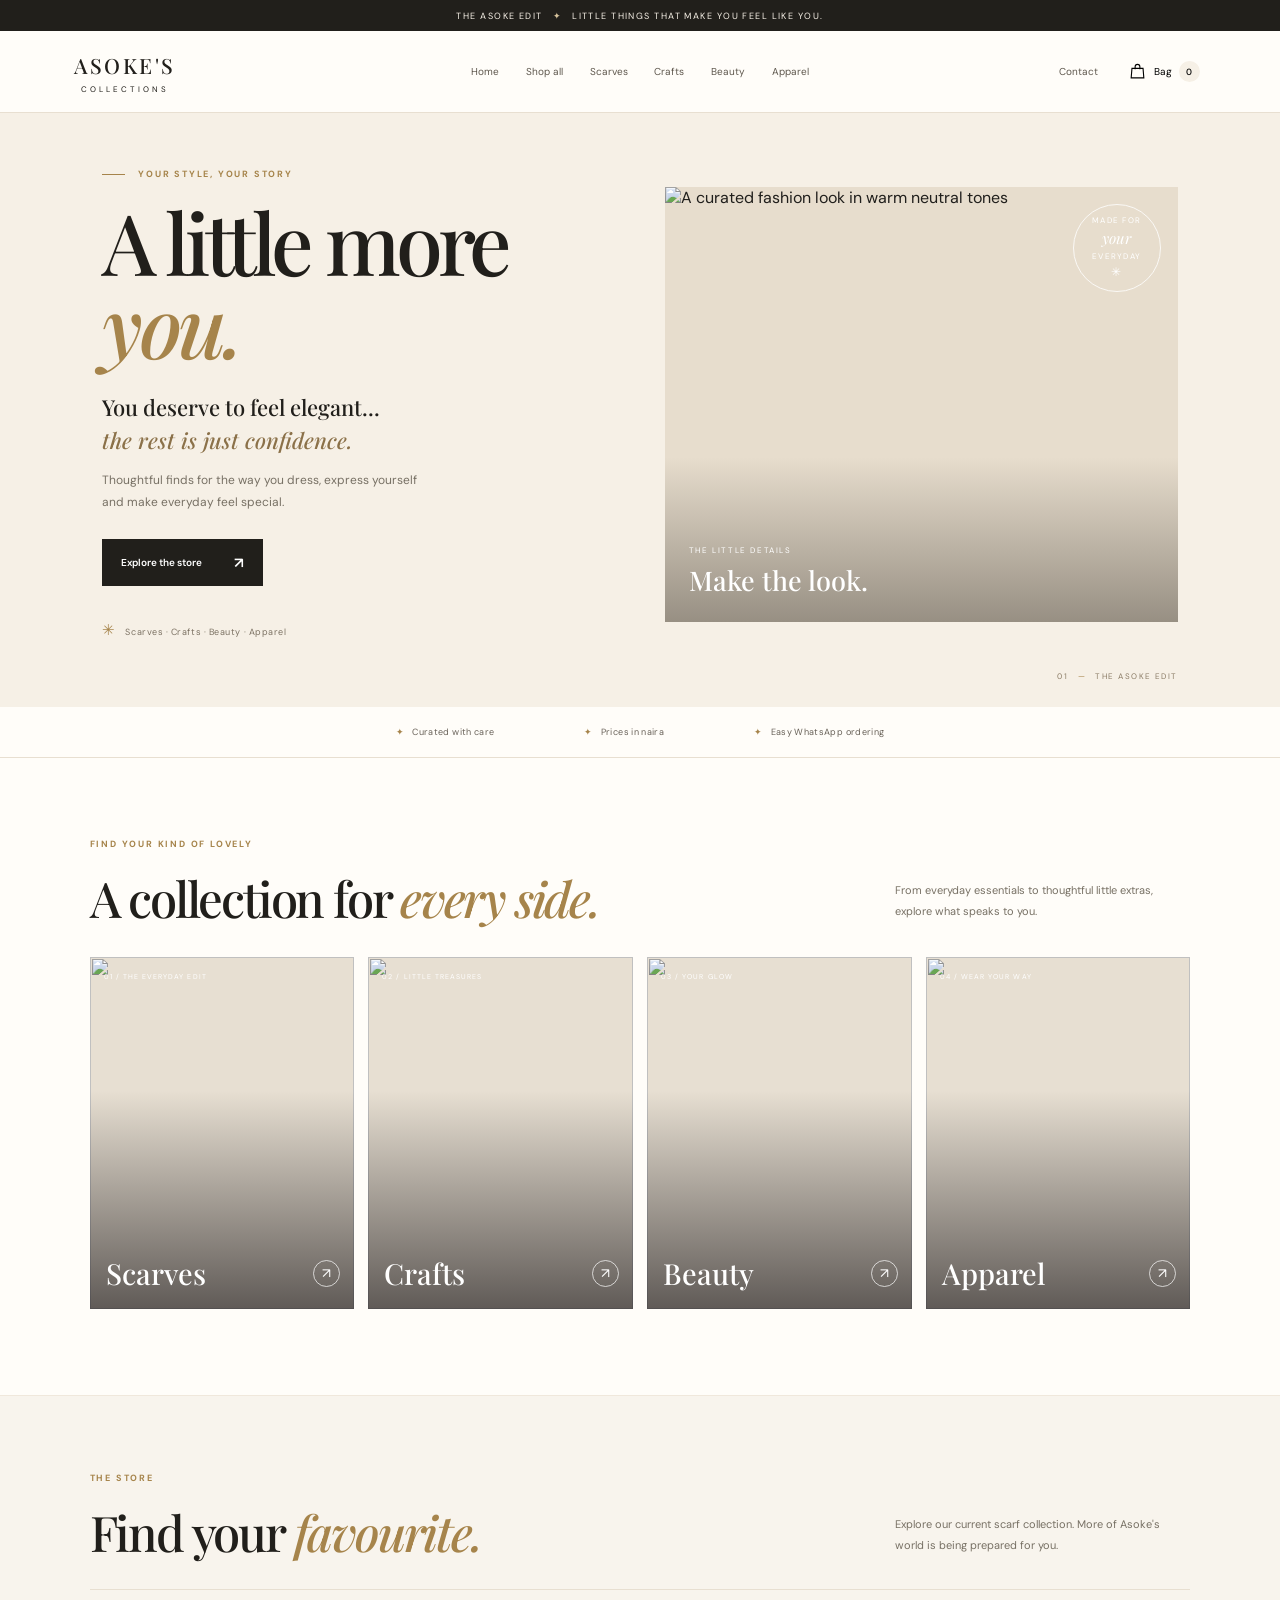
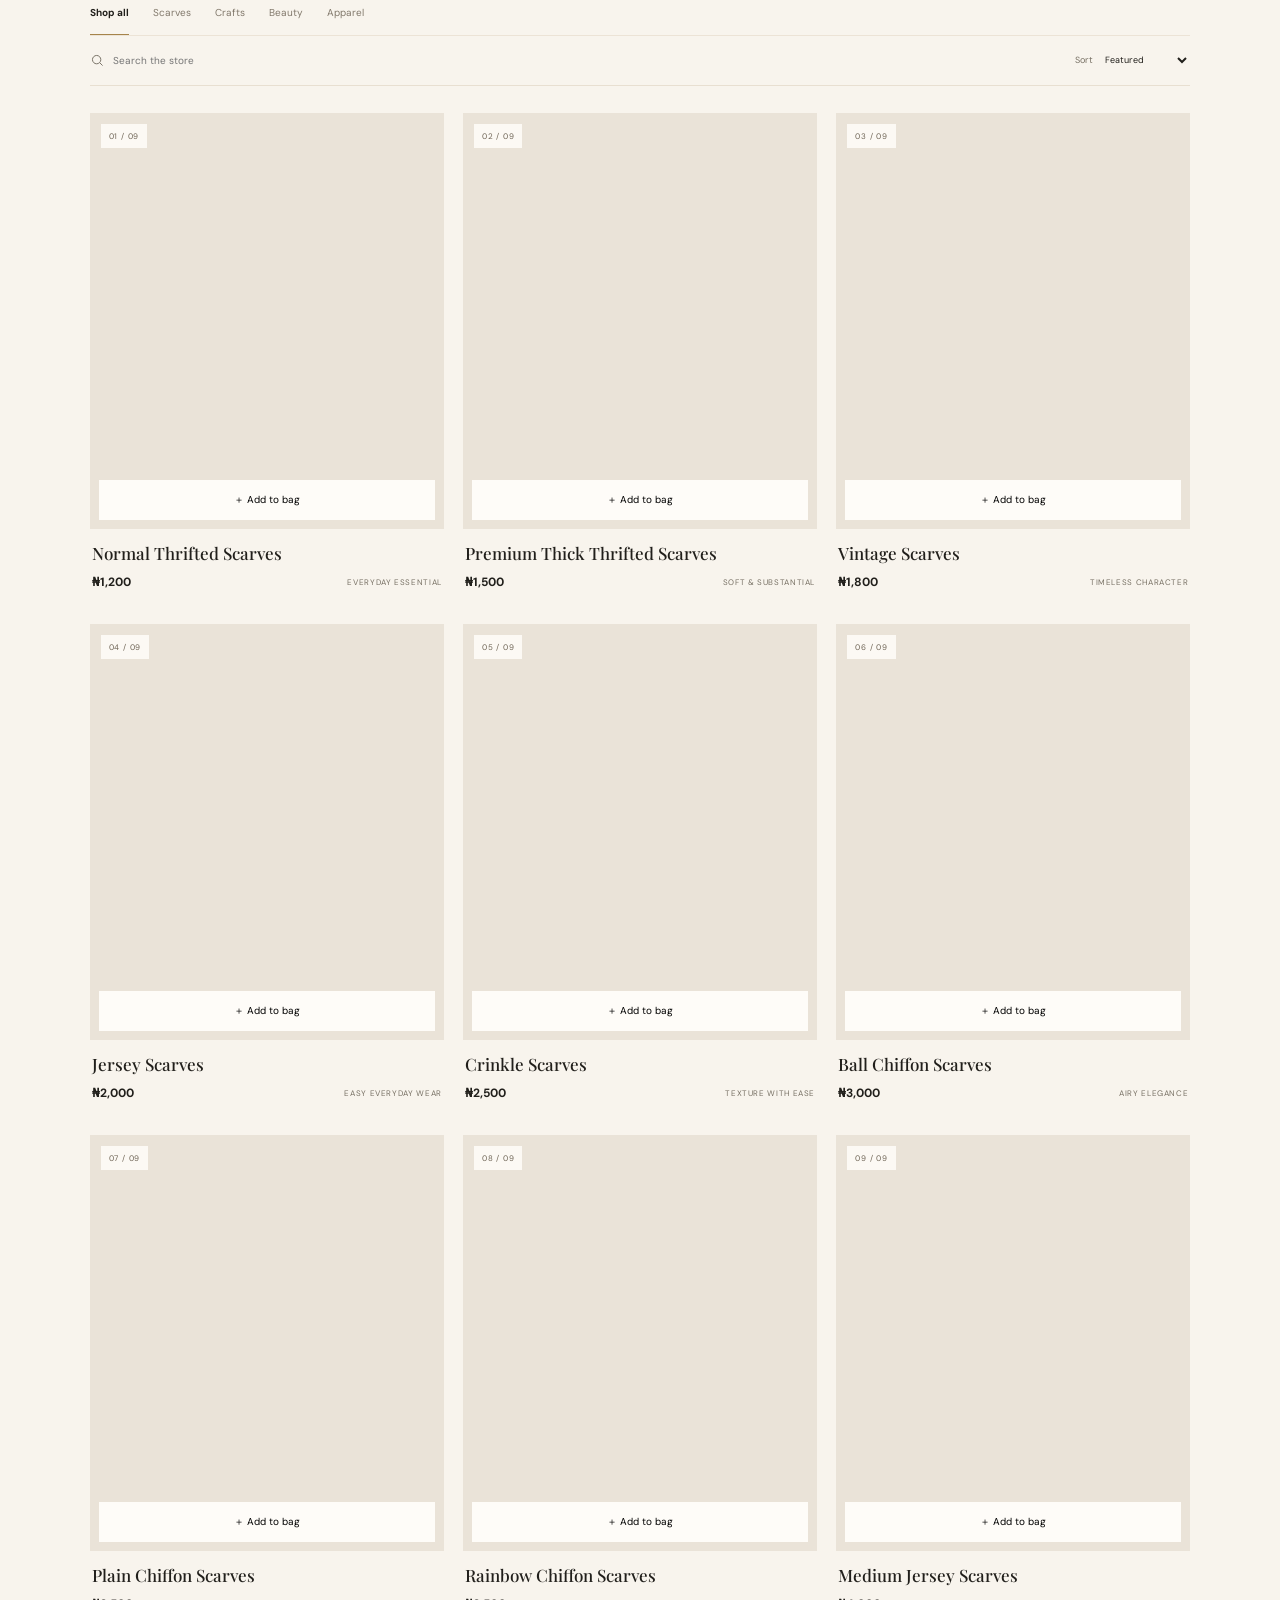
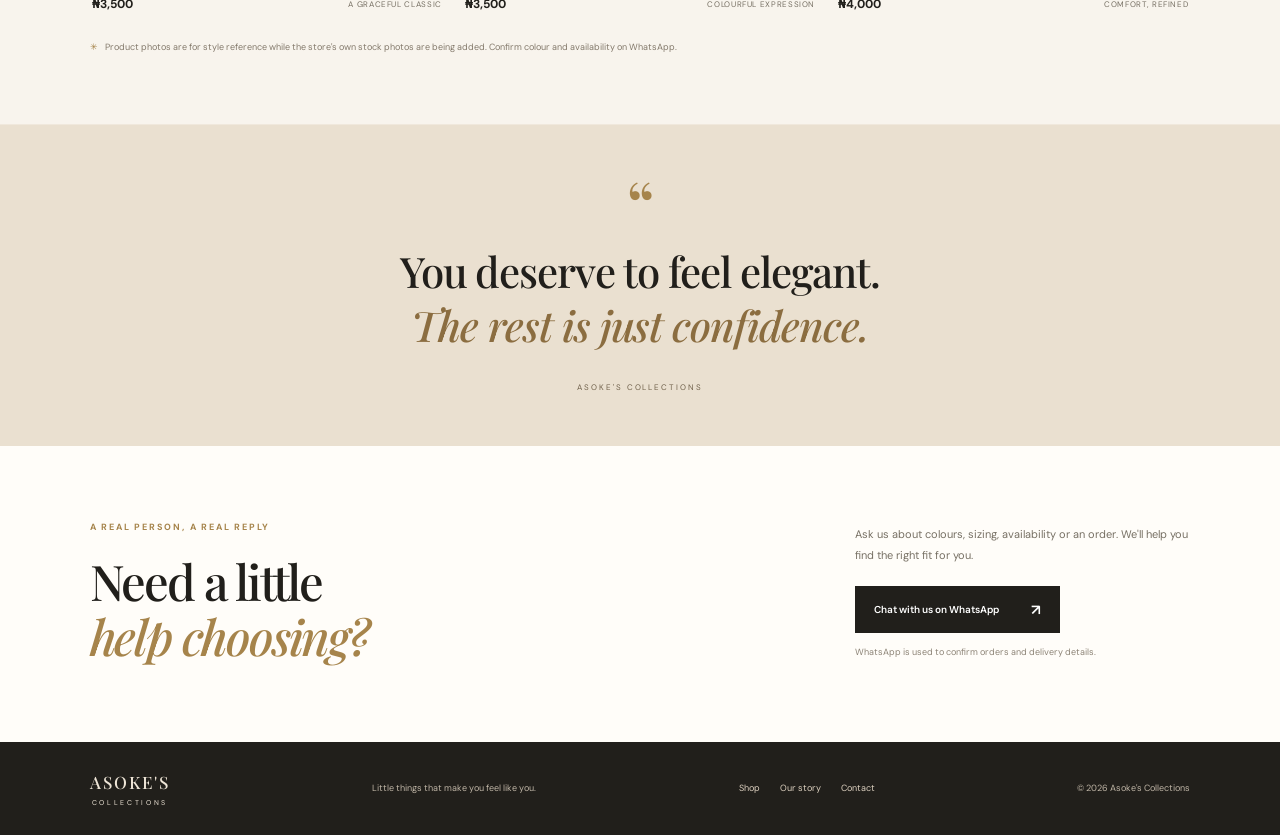
==== commit 6bce97f5: "chore: trigger Cloudflare deployment" ====
--- a/index.html
+++ b/index.html
@@ -25,4 +25,5 @@
 <section class="brand-note" id="story"><div class="brand-note-mark">“</div><p>You deserve to feel elegant.<br><em>The rest is just confidence.</em></p><span>ASOKE'S COLLECTIONS</span></section>
 <section class="contact-section page-wrap" id="contact"><div><p class="eyebrow">A REAL PERSON, A REAL REPLY</p><h2>Need a little<br><em>help choosing?</em></h2></div><div class="contact-copy"><p>Ask us about colours, sizing, availability or an order. We'll help you find the right fit for you.</p><a class="button button-dark" id="contact-whatsapp" href="https://wa.me/2348119771125?text=Hello%20Asoke%27s%20Collections%21%20I%27d%20like%20to%20ask%20about%20your%20collection." target="_blank" rel="noopener noreferrer">Chat with us on WhatsApp <span>↗</span></a><small>WhatsApp is used to confirm orders and delivery details.</small></div></section></main>
 <footer><a class="wordmark footer-mark" href="#home"><span>ASOKE'S</span><small>COLLECTIONS</small></a><p>Little things that make you feel like you.</p><nav><a href="#shop">Shop</a><a href="#story">Our story</a><a href="#contact">Contact</a></nav><span class="copyright">© <span id="year"></span> Asoke's Collections</span></footer>
-<div class="overlay" id="overlay" hidden></div><aside class="cart-drawer" id="cart-drawer" aria-label="Shopping bag" aria-hidden="true"><div class="drawer-head"><div><p class="eyebrow">YOUR SELECTION</p><h2>Your bag <span id="drawer-count">(0)</span></h2></div><button id="close-cart" class="icon-button" aria-label="Close shopping bag">×</button></div><div id="cart-items" class="cart-items"></div><div class="cart-empty" id="cart-empty"><span>✳</span><h3>Room for something lovely.</h3><p>Your bag is waiting for a favourite.</p><button class="text-button" id="continue-shopping">Keep exploring ↗</button></div><div class="cart-footer" id="cart-footer" hidden><div class="subtotal"><span>Subtotal</span><strong id="subtotal">₦0</strong></div><p>Delivery fees, if applicable, will be confirmed with the seller.</p><button class="button button-dark checkout-button" id="checkout">Continue to WhatsApp <span>↗</span></button><button class="text-button" id="clear-cart">Clear bag</button></div></aside><div class="toast" id="toast" role="status" aria-live="polite"></div><script src="/script.js" defer></script></body></html>+<div class="overlay" id="overlay" hidden></div><aside class="cart-drawer" id="cart-drawer" aria-label="Shopping bag" aria-hidden="true"><div class="drawer-head"><div><p class="eyebrow">YOUR SELECTION</p><h2>Your bag <span id="drawer-count">(0)</span></h2></div><button id="close-cart" class="icon-button" aria-label="Close shopping bag">×</button></div><div id="cart-items" class="cart-items"></div><div class="cart-empty" id="cart-empty"><span>✳</span><h3>Room for something lovely.</h3><p>Your bag is waiting for a favourite.</p><button class="text-button" id="continue-shopping">Keep exploring ↗</button></div><div class="cart-footer" id="cart-footer" hidden><div class="subtotal"><span>Subtotal</span><strong id="subtotal">₦0</strong></div><p>Delivery fees, if applicable, will be confirmed with the seller.</p><button class="button button-dark checkout-button" id="checkout">Continue to WhatsApp <span>↗</span></button><button class="text-button" id="clear-cart">Clear bag</button></div></aside><div class="toast" id="toast" role="status" aria-live="polite"></div><script src="/script.js" defer></script><!-- Harmless deployment trigger: 2026-10-26 -->
+</body></html>
--- a/styles.css
+++ b/styles.css
@@ -1 +1 @@
-:root{--cream:#f8f3e9;--paper:#fffdf8;--ink:#24221f;--muted:#777066;--gold:#a8864c;--line:#e7dfd1;--serif:'Playfair Display',Georgia,serif;--sans:'DM Sans',Arial,sans-serif}*{box-sizing:border-box}html{scroll-behavior:smooth;scroll-padding-top:95px}body{margin:0;background:var(--paper);color:var(--ink);font-family:var(--sans);-webkit-font-smoothing:antialiased}a{color:inherit;text-decoration:none}button,input,select{font:inherit}.announcement{min-height:32px;padding:8px 14px;background:var(--ink);color:#f8f3e9;text-align:center;font-size:10px;letter-spacing:.12em;text-transform:uppercase}.announcement span{color:#d4b779;padding:0 8px}.site-header{height:82px;padding:0 6.2%;display:flex;align-items:center;justify-content:space-between;border-bottom:1px solid var(--line);background:rgba(255,253,248,.96);position:sticky;top:0;z-index:10;backdrop-filter:blur(14px)}.wordmark{display:flex;flex-direction:column;align-items:center;line-height:1}.wordmark span{font-family:var(--serif);font-size:22px;letter-spacing:.1em}.wordmark small{font-size:9px;letter-spacing:.35em;margin-top:6px}.desktop-nav{display:flex;gap:34px;font-size:12px;color:#514d45}.desktop-nav a:hover{color:var(--gold)}.cart-trigger{display:flex;align-items:center;gap:8px;border:0;background:none;cursor:pointer;font-size:12px}.cart-trigger #cart-count{display:grid;place-items:center;width:22px;height:22px;border-radius:50%;background:var(--cream);font-size:10px}.cart-trigger svg{width:20px;fill:none;stroke:currentColor;stroke-width:1.4}.hero{display:grid;grid-template-columns:1fr .92fr;min-height:560px;background:var(--cream);padding:54px 7% 52px;gap:5%;align-items:center}.hero-copy{max-width:570px;padding:15px 0}.eyebrow{font-size:10px;letter-spacing:.2em;font-weight:700;color:var(--gold);margin:0 0 19px}.eyebrow span{display:inline-block;width:24px;height:1px;background:var(--gold);vertical-align:middle;margin-right:9px}.hero h1{font:500 clamp(44px,5.3vw,76px)/1.06 var(--serif);letter-spacing:-.045em;margin:0}.hero h1 em{font-weight:500;color:#a8864c}.hero-tagline{font:italic 500 clamp(20px,2.5vw,30px)/1.3 var(--serif);margin:11px 0 24px;color:#6d5738}.hero-description{font-size:13px;line-height:1.9;color:#6f695f;max-width:340px;margin:0 0 28px}.button{min-height:49px;display:inline-flex;align-items:center;justify-content:center;gap:35px;padding:0 20px;font-size:11px;font-weight:600;letter-spacing:.02em;border:1px solid transparent;cursor:pointer;transition:transform .2s,background .2s}.button:hover{transform:translateY(-2px)}.button-dark{background:var(--ink);color:white}.button-dark:hover{background:#44392b}.button span{font-size:16px}.hero-note{margin-top:42px;color:#777066;font-size:10px;letter-spacing:.04em}.hero-note span{color:var(--gold);font-size:16px;margin-right:7px}.hero-visual{height:440px;position:relative;background:#e8dfd0;overflow:hidden}.hero-visual>img{height:100%;width:100%;object-fit:cover;display:block;filter:saturate(.72)}.hero-visual:after{content:'';position:absolute;inset:0;background:linear-gradient(0deg,rgba(32,27,20,.22),transparent 35%);pointer-events:none}.hero-visual.image-fallback{background:linear-gradient(135deg,#ded0b9,#f5ead9 48%,#bba27d)}.hero-visual.image-fallback:before{content:'ASOKE’S';position:absolute;inset:0;display:grid;place-items:center;font:500 48px var(--serif);letter-spacing:.15em;color:#fff8ec}.hero-stamp{position:absolute;right:18px;top:18px;width:90px;height:90px;border:1px solid rgba(255,255,255,.8);border-radius:50%;display:flex;flex-direction:column;align-items:center;justify-content:center;color:white;z-index:1;font-size:9px;letter-spacing:.2em}.hero-stamp b{font:italic 15px var(--serif);letter-spacing:0;margin:3px}.hero-stamp i{font-style:normal;font-size:14px;margin-top:3px}.image-caption{position:absolute;z-index:1;bottom:19px;left:20px;color:#fff;font-size:9px;letter-spacing:.2em}.trust-strip{display:flex;justify-content:center;gap:clamp(20px,6vw,90px);padding:20px 5%;border-bottom:1px solid var(--line);font-size:10px;color:#686158;letter-spacing:.04em}.trust-strip span:first-letter{color:var(--gold)}.section-wrap{padding-left:7%;padding-right:7%}.collection{padding-top:83px;padding-bottom:94px}.section-heading{display:flex;align-items:end;justify-content:space-between;gap:28px}.section-heading h2,.closing h2{font:500 clamp(32px,4vw,49px)/1.14 var(--serif);letter-spacing:-.035em;margin:0}.section-heading h2 span{color:var(--gold)}.section-heading>p{font-size:12px;line-height:1.8;color:var(--muted);max-width:300px;margin:0 0 4px}.collection-tools{display:flex;align-items:center;justify-content:space-between;gap:20px;margin:32px 0 25px;padding:12px 0;border-top:1px solid var(--line);border-bottom:1px solid var(--line)}.search-box{display:flex;align-items:center;gap:10px;flex:1;max-width:330px}.search-box svg{width:18px;stroke:#716a5e;fill:none;stroke-width:1.5}.search-box input{width:100%;border:0;outline:0;background:transparent;font-size:11px;padding:8px 0;color:var(--ink)}.sort-box{display:flex;align-items:center;gap:8px;font-size:10px;color:var(--muted)}.sort-box select{border:0;background:transparent;color:var(--ink);font-size:10px;outline:0;max-width:145px}.product-grid{display:grid;grid-template-columns:repeat(3,minmax(0,1fr));gap:35px 20px}.product-card{min-width:0}.product-image{position:relative;aspect-ratio:4/4.7;overflow:hidden;background:#eee7dc}.product-image img{width:100%;height:100%;object-fit:cover;display:block;transition:transform .5s;mix-blend-mode:multiply}.product-card:hover .product-image img{transform:scale(1.045)}.product-image .image-number{position:absolute;left:12px;top:12px;font-size:9px;letter-spacing:.12em;color:#6e6455;background:rgba(255,253,248,.8);padding:7px 9px}.quick-add{position:absolute;left:10px;right:10px;bottom:10px;border:0;background:rgba(255,253,248,.96);padding:13px 10px;font-size:10px;letter-spacing:.03em;cursor:pointer;transition:background .2s}.quick-add:hover{background:var(--cream)}.product-info{padding:15px 2px 0}.product-name{font:500 18px/1.35 var(--serif);margin:0 0 9px}.product-meta{display:flex;justify-content:space-between;align-items:center;gap:8px}.product-price{font-size:13px;font-weight:700}.product-category{font-size:9px;color:var(--muted);text-transform:uppercase;letter-spacing:.09em}.no-results{text-align:center;padding:45px 0;color:var(--muted);font-size:13px}.quote-band{background:#e9dfce;text-align:center;padding:61px 20px 58px}.quote-mark{font:76px/.7 var(--serif);color:#a8864c}.quote-band p{font:500 clamp(26px,4vw,43px)/1.3 var(--serif);margin:15px 0 22px;letter-spacing:-.025em}.quote-band p em{color:#8c6b3a}.quote-band>span{font-size:9px;letter-spacing:.24em;color:#71624c}.closing{padding-top:75px;padding-bottom:78px;display:flex;justify-content:space-between;align-items:center;gap:35px}.closing-action{max-width:330px}.closing-action p{font-size:12px;line-height:1.8;color:var(--muted);margin:0 0 20px}.closing-action small{display:block;color:#8c8376;font-size:10px;line-height:1.6;margin-top:12px}footer{background:var(--ink);color:#eee5d7;padding:30px 7%;display:flex;align-items:center;justify-content:space-between;gap:20px}.footer-mark span{font-size:17px}footer .wordmark small{font-size:8px}footer p,footer>span{font-size:10px;color:#bfb5a6}.overlay{position:fixed;inset:0;background:rgba(28,25,21,.42);z-index:20}.cart-drawer{position:fixed;right:0;top:0;bottom:0;width:min(440px,100%);background:var(--paper);z-index:21;transform:translateX(105%);transition:transform .28s ease;display:flex;flex-direction:column;padding:26px}.cart-drawer.open{transform:translateX(0)}.drawer-head{display:flex;align-items:center;justify-content:space-between;border-bottom:1px solid var(--line);padding-bottom:18px}.drawer-head .eyebrow{margin-bottom:6px}.drawer-head h2{font:500 29px var(--serif);margin:0}.drawer-head h2 span{font:11px var(--sans);color:var(--muted)}.icon-button{border:1px solid var(--line);background:transparent;width:37px;height:37px;font-size:25px;cursor:pointer}.cart-items{overflow:auto;flex:1}.cart-line{display:grid;grid-template-columns:68px 1fr auto;gap:13px;padding:18px 0;border-bottom:1px solid var(--line);align-items:center}.cart-thumb{width:68px;height:78px;object-fit:cover;background:var(--cream)}.cart-line h3{font:500 15px/1.35 var(--serif);margin:0 0 7px}.cart-line .line-price{font-size:12px;font-weight:700}.quantity{display:flex;align-items:center;gap:10px;margin-top:10px}.quantity button{width:25px;height:25px;border:1px solid var(--line);background:transparent;cursor:pointer}.quantity span{font-size:11px}.remove-item{border:0;background:none;color:#8b8174;font-size:10px;text-decoration:underline;cursor:pointer;margin-top:6px;padding:0}.cart-empty{flex:1;display:flex;flex-direction:column;align-items:center;justify-content:center;text-align:center}.cart-empty>span{font-size:27px;color:var(--gold)}.cart-empty h3{font:500 23px var(--serif);margin:17px 0 7px}.cart-empty p{font-size:11px;color:var(--muted)}.text-button{border:0;background:none;text-decoration:underline;text-underline-offset:4px;font-size:11px;cursor:pointer;color:var(--ink);padding:12px}.cart-footer{padding-top:20px;border-top:1px solid var(--line)}.subtotal{display:flex;justify-content:space-between;font-size:13px}.subtotal strong{font-size:16px}.cart-footer>p{font-size:10px;line-height:1.6;color:var(--muted)}.checkout-button{width:100%;margin-top:8px}.cart-footer .text-button{display:block;margin:4px auto}.toast{position:fixed;bottom:22px;left:50%;transform:translate(-50%,20px);background:var(--ink);color:white;padding:13px 18px;font-size:11px;opacity:0;pointer-events:none;transition:all .2s;z-index:30;max-width:calc(100% - 30px);text-align:center}.toast.show{opacity:1;transform:translate(-50%,0)}body.cart-open{overflow:hidden}@media(min-width:1200px){.hero{padding-left:max(7%,calc((100vw - 1200px)/2));padding-right:max(7%,calc((100vw - 1200px)/2))}.section-wrap{padding-left:max(7%,calc((100vw - 1200px)/2));padding-right:max(7%,calc((100vw - 1200px)/2))}}@media(max-width:760px){.site-header{height:70px;padding:0 5%}.wordmark span{font-size:19px}.desktop-nav{display:none}.hero{grid-template-columns:1fr;padding:42px 6% 34px;gap:30px}.hero-copy{padding:0}.hero h1{font-size:clamp(48px,12vw,70px)}.hero-visual{height:clamp(280px,83vw,430px);grid-row:1}.hero-copy{grid-row:2}.hero-note{margin-top:25px}.trust-strip{gap:12px;justify-content:space-around;flex-wrap:wrap;font-size:9px;padding:17px 5%}.section-wrap{padding-left:5%;padding-right:5%}.collection{padding-top:57px;padding-bottom:60px}.section-heading{display:block}.section-heading>p{margin-top:15px}.collection-tools{margin-top:23px}.product-grid{grid-template-columns:repeat(2,minmax(0,1fr));gap:27px 12px}.product-image{aspect-ratio:3/4}.product-name{font-size:16px}.product-category{display:none}.product-info{padding-top:11px}.quick-add{left:7px;right:7px;bottom:7px;padding:11px 5px}.quote-band{padding:48px 15px}.closing{padding-top:55px;padding-bottom:55px;display:block}.closing-action{margin-top:22px}.closing h2{font-size:39px}footer{padding:25px 5%;flex-wrap:wrap}footer p{order:3;width:100%;margin:0}footer>span{font-size:9px}}@media(max-width:360px){.product-grid{gap:22px 9px}.product-name{font-size:14px}.product-price{font-size:12px}.collection-tools{gap:8px}.sort-box{gap:4px}.sort-box select{max-width:105px}.hero h1{font-size:44px}}+:root{--cream:#f6f0e6;--paper:#fffdf9;--ink:#211f1b;--muted:#777064;--gold:#a6844b;--gold-light:#d8c49d;--line:#e8dfd1;--serif:'Playfair Display',Georgia,serif;--sans:'DM Sans',Arial,sans-serif}*{box-sizing:border-box}html{scroll-behavior:smooth;scroll-padding-top:100px}body{margin:0;background:var(--paper);color:var(--ink);font-family:var(--sans);-webkit-font-smoothing:antialiased}a{color:inherit;text-decoration:none}button,input,select{font:inherit}.announcement{min-height:31px;display:flex;justify-content:center;align-items:center;gap:10px;padding:7px 12px;background:var(--ink);color:#f8f2e8;font-size:9px;letter-spacing:.16em;text-transform:uppercase}.announcement i{font-style:normal;color:var(--gold-light)}.site-header{height:82px;padding:0 5.8%;display:grid;grid-template-columns:1fr auto 1fr;align-items:center;border-bottom:1px solid var(--line);background:rgba(255,253,249,.97);position:sticky;top:0;z-index:10;backdrop-filter:blur(14px)}.wordmark{display:flex;flex-direction:column;align-items:center;line-height:1;width:max-content}.wordmark span{font:500 21px var(--serif);letter-spacing:.12em}.wordmark small{font-size:8px;letter-spacing:.38em;margin-top:6px}.main-nav{display:flex;gap:clamp(13px,2.1vw,30px);align-items:center;height:100%}.main-nav a,.contact-link{font-size:10px;color:#5e574d;white-space:nowrap}.main-nav a:hover,footer nav a:hover{color:var(--gold)}.header-actions{display:flex;justify-content:flex-end;align-items:center;gap:24px}.cart-trigger{display:flex;align-items:center;gap:7px;border:0;background:none;cursor:pointer;font-size:10px}.cart-trigger b{display:grid;place-items:center;width:21px;height:21px;border-radius:50%;background:var(--cream);font-size:9px;font-weight:500}.cart-trigger svg{width:19px;fill:none;stroke:currentColor;stroke-width:1.4}.mobile-menu{display:none}.hero{position:relative;display:grid;grid-template-columns:.95fr 1fr;align-items:center;gap:7%;min-height:565px;padding:55px 8% 67px;background:var(--cream)}.hero-copy{max-width:490px}.eyebrow{font-size:9px;letter-spacing:.2em;font-weight:700;color:var(--gold);margin:0 0 20px}.eyebrow span{display:inline-block;width:23px;height:1px;background:var(--gold);vertical-align:middle;margin-right:9px}.hero h1{font:500 clamp(56px,6.6vw,91px)/.98 var(--serif);letter-spacing:-.06em;margin:0}.hero h1 em,.section-top h2 em,.contact-section h2 em{font-weight:500;color:var(--gold);letter-spacing:-.045em}.hero-intro{font:500 22px/1.5 var(--serif);margin:25px 0 12px}.hero-intro span{font-style:italic;color:#8b7149}.hero-description{font-size:12px;line-height:1.9;color:var(--muted);max-width:335px;margin:0 0 25px}.button{min-height:47px;display:inline-flex;align-items:center;justify-content:center;gap:32px;padding:0 18px;font-size:10px;font-weight:600;border:1px solid transparent;cursor:pointer;transition:transform .2s,background .2s}.button:hover{transform:translateY(-2px)}.button-dark{background:var(--ink);color:white}.button-dark:hover{background:#463a2a}.button span{font-size:15px}.hero-footnote{margin-top:34px;color:#7b7162;font-size:9px;letter-spacing:.06em}.hero-footnote span{color:var(--gold);font-size:15px;margin-right:7px}.hero-art{height:435px;position:relative;background:#e7ddcd;overflow:hidden}.hero-art>img{height:100%;width:100%;object-fit:cover;display:block;filter:saturate(.72)}.hero-art:after{content:'';position:absolute;inset:0;background:linear-gradient(0deg,rgba(32,27,20,.4),transparent 38%);pointer-events:none}.art-label{position:absolute;left:24px;bottom:24px;z-index:1;color:white;display:flex;flex-direction:column;gap:7px}.art-label small{font-size:8px;letter-spacing:.2em}.art-label strong{font:500 27px var(--serif)}.art-seal{position:absolute;right:17px;top:17px;width:88px;height:88px;border:1px solid #ffffffcc;border-radius:50%;display:flex;flex-direction:column;align-items:center;justify-content:center;color:white;z-index:1;font-size:8px;letter-spacing:.16em}.art-seal b{font:italic 15px var(--serif);letter-spacing:0;margin:3px}.art-seal i{font-style:normal;font-size:12px;margin-top:3px}.hero-index{position:absolute;right:8%;bottom:26px;font-size:8px;letter-spacing:.18em;color:#8b7c66}.hero-index span{padding:0 6px;color:var(--gold)}.benefit-strip{display:flex;justify-content:center;gap:clamp(24px,7vw,100px);padding:19px 5%;border-bottom:1px solid var(--line);font-size:9px;color:#686158;letter-spacing:.04em}.benefit-strip i{font-style:normal;color:var(--gold);margin-right:6px}.page-wrap{padding-left:7%;padding-right:7%}.category-section{padding-top:80px;padding-bottom:86px}.section-top{display:flex;align-items:end;justify-content:space-between;gap:28px}.section-top h2,.contact-section h2{font:500 clamp(33px,4vw,49px)/1.13 var(--serif);letter-spacing:-.045em;margin:0}.section-top>p{font-size:11px;line-height:1.9;color:var(--muted);max-width:295px;margin:0 0 4px}.category-grid{display:grid;grid-template-columns:repeat(4,minmax(0,1fr));gap:14px;margin-top:31px}.category-card{position:relative;display:block;aspect-ratio:3/4;overflow:hidden;background:#e7dfd2;color:white}.category-card:after{content:'';position:absolute;inset:0;background:linear-gradient(0deg,#1c1819aa,transparent 62%)}.category-card img{width:100%;height:100%;object-fit:cover;display:block;filter:saturate(.7);transition:transform .5s}.category-card:hover img{transform:scale(1.045)}.category-no{position:absolute;z-index:1;left:14px;top:15px;font-size:7px;letter-spacing:.15em}.category-name{position:absolute;z-index:1;left:16px;right:14px;bottom:17px;font:500 clamp(20px,2.3vw,29px) var(--serif);display:flex;align-items:center;justify-content:space-between}.category-name b{font:normal 14px var(--sans);border:1px solid #ffffffb3;width:27px;height:27px;display:grid;place-items:center;border-radius:50%}.shop-section{background:#f8f4ed;padding:76px 0 68px;border-top:1px solid #f0e8dc;border-bottom:1px solid #f0e8dc}.shop-toolbar{margin:29px 0 27px;border-top:1px solid var(--line);border-bottom:1px solid var(--line)}.category-tabs{display:flex;gap:24px;align-items:center;overflow-x:auto;scrollbar-width:none}.category-tab{position:relative;flex-shrink:0;border:0;background:transparent;color:#81786b;font-size:10px;padding:16px 0;cursor:pointer}.category-tab.active{color:var(--ink);font-weight:700}.category-tab.active:after{content:'';position:absolute;bottom:-1px;left:0;right:0;height:2px;background:var(--gold)}.shop-controls{display:flex;align-items:center;justify-content:space-between;gap:20px;padding:12px 0;border-top:1px solid #ece3d6}.search-box{display:flex;align-items:center;gap:9px;flex:1;max-width:300px}.search-box svg{width:16px;stroke:#716a5e;fill:none;stroke-width:1.5}.search-box input{width:100%;border:0;outline:0;background:transparent;font-size:10px;padding:6px 0;color:var(--ink)}.sort-box{display:flex;align-items:center;gap:8px;font-size:9px;color:var(--muted)}.sort-box select{border:0;background:transparent;color:var(--ink);font-size:9px;outline:0;max-width:145px}.product-grid{display:grid;grid-template-columns:repeat(3,minmax(0,1fr));gap:34px 19px}.product-card{min-width:0}.product-image{position:relative;aspect-ratio:4/4.7;overflow:hidden;background:#eae3d8}.product-image img{width:100%;height:100%;object-fit:cover;display:block;transition:transform .5s;filter:saturate(.8)}.product-card:hover .product-image img{transform:scale(1.045)}.image-number{position:absolute;left:11px;top:11px;font-size:8px;letter-spacing:.1em;color:#6e6455;background:#fffdf9dd;padding:7px 8px}.quick-add{position:absolute;left:9px;right:9px;bottom:9px;border:0;background:#fffdf9f7;padding:13px 9px;font-size:10px;cursor:pointer}.quick-add:hover{background:var(--gold-light)}.product-info{padding:13px 2px 0}.product-name{font:500 17px/1.35 var(--serif);margin:0 0 9px}.product-meta{display:flex;justify-content:space-between;align-items:center;gap:8px}.product-price{font-size:12px;font-weight:700}.product-category{font-size:8px;color:var(--muted);text-transform:uppercase;letter-spacing:.08em}.no-results{text-align:center;padding:38px 0;color:var(--muted);font-size:12px}.empty-category{text-align:center;padding:45px 18px 52px;max-width:560px;margin:0 auto}.empty-category[hidden]{display:none}.empty-symbol{font:36px var(--serif);color:var(--gold);margin-bottom:17px}.empty-category .eyebrow{margin-bottom:10px}.empty-category h3{font:500 29px/1.2 var(--serif);margin:0 0 12px}.empty-category>p:not(.eyebrow){font-size:11px;line-height:1.8;color:var(--muted);max-width:380px;margin:0 auto 22px}.stock-note{font-size:9px;line-height:1.7;color:#83796b;margin:28px 0 0}.stock-note span{color:var(--gold);margin-right:5px}.brand-note{background:#eae0d0;text-align:center;padding:55px 20px 51px}.brand-note-mark{font:70px/.7 var(--serif);color:var(--gold)}.brand-note p{font:500 clamp(26px,4vw,42px)/1.3 var(--serif);margin:15px 0 21px;letter-spacing:-.025em}.brand-note p em{color:#8b6d40}.brand-note>span{font-size:8px;letter-spacing:.24em;color:#71624c}.contact-section{padding-top:75px;padding-bottom:78px;display:flex;justify-content:space-between;align-items:center;gap:35px}.contact-copy{max-width:335px}.contact-copy p{font-size:11px;line-height:1.9;color:var(--muted);margin:0 0 20px}.contact-copy small{display:block;color:#8c8376;font-size:9px;line-height:1.7;margin-top:12px}footer{background:var(--ink);color:#eee5d7;padding:29px 7%;display:flex;align-items:center;justify-content:space-between;gap:22px}.footer-mark span{font-size:17px}footer .wordmark small{font-size:7px}footer p,footer .copyright{font-size:9px;color:#bfb5a6}footer nav{display:flex;gap:20px}footer nav a{font-size:9px;color:#ddd1c0}.overlay{position:fixed;inset:0;background:#1c191571;z-index:20}.overlay[hidden]{display:none}.cart-drawer{position:fixed;right:0;top:0;bottom:0;width:min(440px,100%);background:var(--paper);z-index:21;transform:translateX(105%);transition:transform .28s;display:flex;flex-direction:column;padding:26px}.cart-drawer.open{transform:translateX(0)}.drawer-head{display:flex;align-items:center;justify-content:space-between;border-bottom:1px solid var(--line);padding-bottom:18px}.drawer-head .eyebrow{margin-bottom:6px}.drawer-head h2{font:500 29px var(--serif);margin:0}.drawer-head h2 span{font:10px var(--sans);color:var(--muted)}.icon-button{border:1px solid var(--line);background:transparent;width:37px;height:37px;font-size:25px;cursor:pointer}.cart-items{overflow:auto;flex:1}.cart-line{display:grid;grid-template-columns:68px 1fr auto;gap:13px;padding:18px 0;border-bottom:1px solid var(--line);align-items:center}.cart-thumb{width:68px;height:78px;object-fit:cover;background:var(--cream)}.cart-line h3{font:500 15px/1.35 var(--serif);margin:0 0 7px}.line-price{font-size:12px;font-weight:700}.quantity{display:flex;align-items:center;gap:10px;margin-top:10px}.quantity button{width:25px;height:25px;border:1px solid var(--line);background:transparent;cursor:pointer}.quantity span{font-size:11px}.remove-item{border:0;background:none;color:#8b8174;font-size:9px;text-decoration:underline;cursor:pointer;margin-top:6px;padding:0}.cart-empty{flex:1;display:flex;flex-direction:column;align-items:center;justify-content:center;text-align:center}.cart-empty>span{font-size:27px;color:var(--gold)}.cart-empty h3{font:500 23px var(--serif);margin:17px 0 7px}.cart-empty p{font-size:10px;color:var(--muted)}.text-button{border:0;background:none;text-decoration:underline;text-underline-offset:4px;font-size:10px;cursor:pointer;color:var(--ink);padding:12px}.cart-footer{padding-top:20px;border-top:1px solid var(--line)}.subtotal{display:flex;justify-content:space-between;font-size:12px}.subtotal strong{font-size:15px}.cart-footer>p{font-size:9px;line-height:1.6;color:var(--muted)}.checkout-button{width:100%;margin-top:8px}.cart-footer .text-button{display:block;margin:4px auto}.toast{position:fixed;bottom:22px;left:50%;transform:translate(-50%,20px);background:var(--ink);color:white;padding:13px 18px;font-size:10px;opacity:0;pointer-events:none;transition:all .2s;z-index:30;max-width:calc(100% - 30px);text-align:center}.toast.show{opacity:1;transform:translate(-50%,0)}body.cart-open{overflow:hidden}@media(max-width:920px){.site-header{padding:0 4%}.main-nav{gap:13px}.main-nav a,.contact-link{font-size:9px}.header-actions{gap:14px}.hero{padding-left:6%;padding-right:6%;gap:5%}.hero-art{height:390px}.category-name{left:11px;right:10px}.category-no{left:10px;font-size:6px}.page-wrap{padding-left:5%;padding-right:5%}}@media(max-width:700px){html{scroll-padding-top:80px}.site-header{height:70px;grid-template-columns:40px 1fr 1fr;padding:0 5%}.mobile-menu{display:flex;flex-direction:column;gap:5px;width:32px;height:34px;align-items:flex-start;justify-content:center;border:0;background:transparent;padding:5px;cursor:pointer}.mobile-menu span{height:1px;width:21px;background:var(--ink)}.mobile-menu span:nth-child(2){width:15px}.wordmark{grid-column:2;justify-self:center}.wordmark span{font-size:18px}.wordmark small{font-size:7px}.main-nav{display:none;position:absolute;left:0;right:0;top:69px;height:auto;padding:17px 5% 20px;background:var(--paper);border-bottom:1px solid var(--line);box-shadow:0 12px 18px #211f1b0c;grid-template-columns:repeat(3,1fr);gap:0}.main-nav.menu-open{display:grid}.main-nav a{padding:12px 4px;font-size:11px}.header-actions{grid-column:3;gap:0}.contact-link{display:none}.cart-trigger{gap:5px}.hero{grid-template-columns:1fr;padding:25px 5% 42px;gap:26px}.hero-art{grid-row:1;height:clamp(280px,83vw,420px)}.hero-copy{grid-row:2}.hero h1{font-size:clamp(57px,14vw,80px)}.hero-intro{font-size:20px;margin-top:19px}.hero-footnote{margin-top:24px}.hero-index{right:5%;bottom:16px}.benefit-strip{gap:10px;justify-content:space-around;flex-wrap:wrap;font-size:8px;padding:16px 4%}.category-section{padding-top:56px;padding-bottom:57px}.section-top{display:block}.section-top h2,.contact-section h2{font-size:37px}.section-top>p{margin-top:13px}.category-grid{grid-template-columns:repeat(2,minmax(0,1fr));gap:10px;margin-top:23px}.category-card{aspect-ratio:4/4.7}.category-name{font-size:24px;left:13px;bottom:14px}.category-no{font-size:7px;left:12px}.shop-section{padding:53px 0 48px}.shop-toolbar{margin-top:22px}.category-tabs{gap:20px}.category-tab{font-size:10px;padding:14px 0}.shop-controls{gap:10px}.search-box{max-width:180px}.sort-box{gap:4px}.sort-box select{max-width:105px}.product-grid{grid-template-columns:repeat(2,minmax(0,1fr));gap:26px 11px}.product-image{aspect-ratio:3/4}.product-name{font-size:15px}.product-category{display:none}.product-info{padding-top:10px}.quick-add{left:6px;right:6px;bottom:6px;padding:11px 5px;font-size:9px}.stock-note{margin-top:22px}.brand-note{padding:45px 15px}.contact-section{padding-top:53px;padding-bottom:56px;display:block}.contact-copy{margin-top:20px}.contact-section h2{font-size:40px}footer{padding:25px 5%;flex-wrap:wrap;gap:16px}footer p{order:3;width:100%;margin:0}footer nav{gap:13px}footer nav a{font-size:8px}.copyright{width:100%}}@media(max-width:360px){.hero h1{font-size:54px}.category-name{font-size:20px}.category-no{font-size:6px}.product-name{font-size:14px}.product-price{font-size:11px}.shop-controls{gap:5px}.sort-box select{max-width:90px}.category-tabs{gap:15px}}
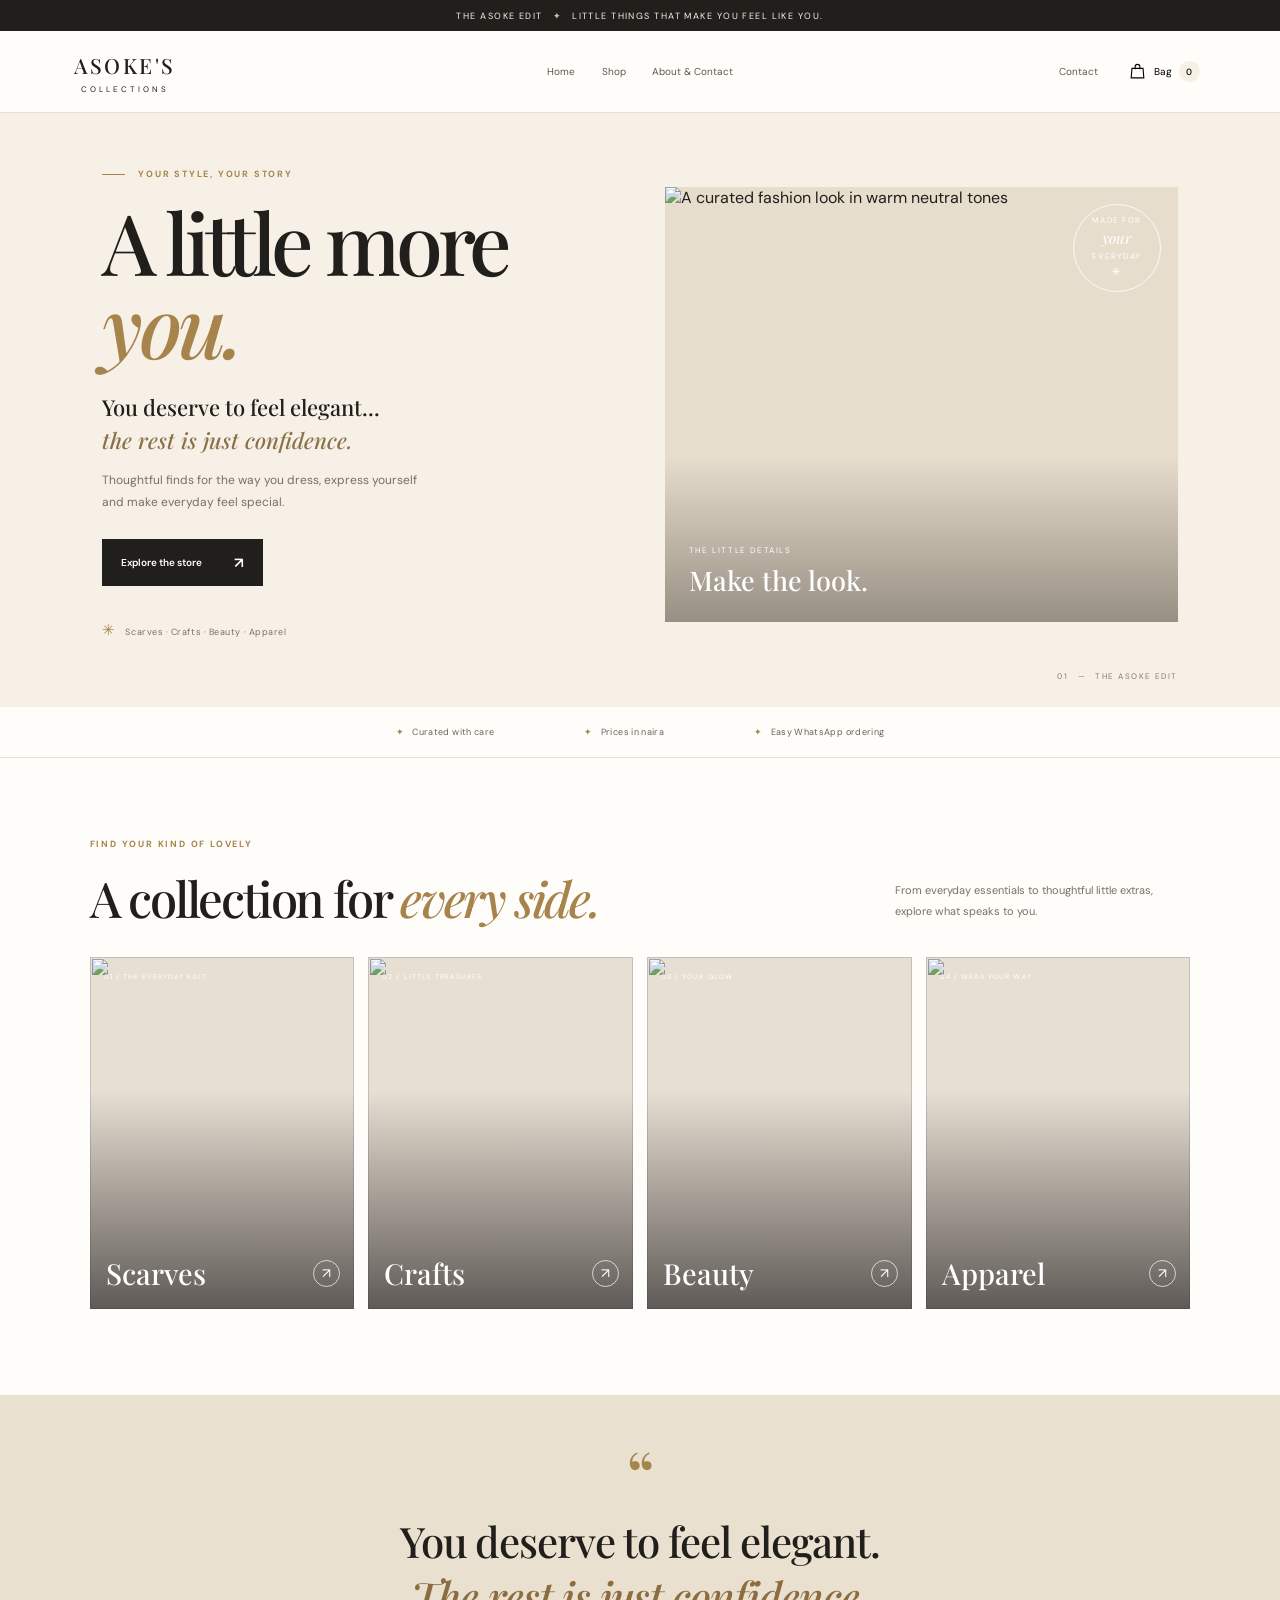
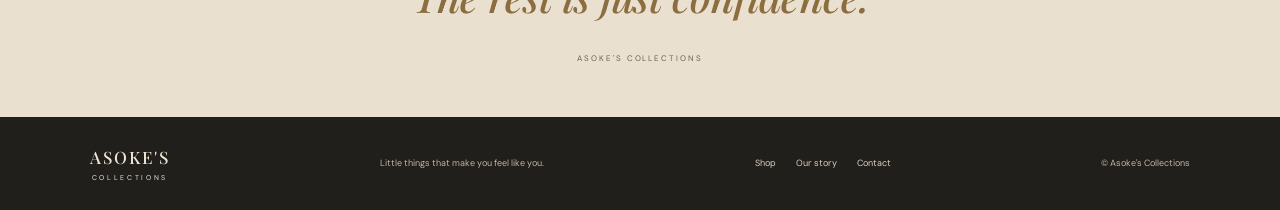
==== commit fdc30f0b: "refactor: make homepage a dedicated page" ====
--- a/index.html
+++ b/index.html
@@ -7,23 +7,18 @@
 <body><div class="announcement">THE ASOKE EDIT <i>✦</i> Little things that make you feel like you.</div>
 <header class="site-header"><button class="mobile-menu" id="mobile-menu" aria-label="Show categories" aria-expanded="false"><span></span><span></span></button>
 <a class="wordmark" href="#home"><span>ASOKE'S</span><small>COLLECTIONS</small></a>
-<nav class="main-nav" id="main-nav"><a href="#home">Home</a><a href="#shop" data-category-link="all">Shop all</a><a href="#shop" data-category-link="Scarves">Scarves</a><a href="#shop" data-category-link="Crafts">Crafts</a><a href="#shop" data-category-link="Beauty">Beauty</a><a href="#shop" data-category-link="Apparel">Apparel</a></nav>
-<div class="header-actions"><a class="contact-link" href="#contact">Contact</a><button class="cart-trigger" id="open-cart" aria-label="Open shopping bag"><svg viewBox="0 0 24 24"><path d="M5 8h14l1 12H4L5 8Z"/><path d="M9 9V6a3 3 0 0 1 6 0v3"/></svg><span>Bag</span><b id="cart-count">0</b></button></div></header>
-<main id="home"><section class="hero"><div class="hero-copy"><p class="eyebrow"><span></span> YOUR STYLE, YOUR STORY</p><h1>A little more<br><em>you.</em></h1><p class="hero-intro">You deserve to feel elegant...<br><span>the rest is just confidence.</span></p><p class="hero-description">Thoughtful finds for the way you dress, express yourself and make everyday feel special.</p><a class="button button-dark" href="#shop">Explore the store <span>↗</span></a><div class="hero-footnote"><span>✳</span> Scarves · Crafts · Beauty · Apparel</div></div>
+<nav class="main-nav" id="main-nav"><a href="/index.html">Home</a><a href="/shop.html">Shop</a><a href="/about.html">About &amp; Contact</a></nav>
+<div class="header-actions"><a class="contact-link" href="/about.html">Contact</a><button class="cart-trigger" id="open-cart" aria-label="Open shopping bag"><svg viewBox="0 0 24 24"><path d="M5 8h14l1 12H4L5 8Z"/><path d="M9 9V6a3 3 0 0 1 6 0v3"/></svg><span>Bag</span><b id="cart-count">0</b></button></div></header>
+<main id="home"><section class="hero"><div class="hero-copy"><p class="eyebrow"><span></span> YOUR STYLE, YOUR STORY</p><h1>A little more<br><em>you.</em></h1><p class="hero-intro">You deserve to feel elegant...<br><span>the rest is just confidence.</span></p><p class="hero-description">Thoughtful finds for the way you dress, express yourself and make everyday feel special.</p><a class="button button-dark" href="/shop.html">Explore the store <span>↗</span></a><div class="hero-footnote"><span>✳</span> Scarves · Crafts · Beauty · Apparel</div></div>
 <div class="hero-art"><img src="https://images.unsplash.com/photo-1490481651871-ab68de25d43d?auto=format&fit=crop&w=1100&q=85" alt="A curated fashion look in warm neutral tones" fetchpriority="high"><div class="art-label"><small>THE LITTLE DETAILS</small><strong>Make the look.</strong></div><div class="art-seal"><span>MADE FOR</span><b>your</b><span>EVERYDAY</span><i>✳</i></div></div><div class="hero-index">01 <span>—</span> THE ASOKE EDIT</div></section>
 <div class="benefit-strip"><span><i>✦</i> Curated with care</span><span><i>✦</i> Prices in naira</span><span><i>✦</i> Easy WhatsApp ordering</span></div>
 <section class="category-section page-wrap"><div class="section-top"><div><p class="eyebrow">FIND YOUR KIND OF LOVELY</p><h2>A collection for <em>every side.</em></h2></div><p>From everyday essentials to thoughtful little extras, explore what speaks to you.</p></div>
-<div class="category-grid"><a class="category-card" href="#shop" data-category-link="Scarves"><img src="https://images.unsplash.com/photo-1601924994987-69e26d50dc26?auto=format&fit=crop&w=800&q=80" alt="" loading="lazy"><span class="category-no">01 / THE EVERYDAY EDIT</span><span class="category-name">Scarves <b>↗</b></span></a>
-<a class="category-card" href="#shop" data-category-link="Crafts"><img src="https://images.unsplash.com/photo-1493106641515-6b5631de4bb9?auto=format&fit=crop&w=800&q=80" alt="" loading="lazy"><span class="category-no">02 / LITTLE TREASURES</span><span class="category-name">Crafts <b>↗</b></span></a>
-<a class="category-card" href="#shop" data-category-link="Beauty"><img src="https://images.unsplash.com/photo-1596462502278-27bfdc403348?auto=format&fit=crop&w=800&q=80" alt="" loading="lazy"><span class="category-no">03 / YOUR GLOW</span><span class="category-name">Beauty <b>↗</b></span></a>
-<a class="category-card" href="#shop" data-category-link="Apparel"><img src="https://images.unsplash.com/photo-1483985988355-763728e1935b?auto=format&fit=crop&w=800&q=80" alt="" loading="lazy"><span class="category-no">04 / WEAR YOUR WAY</span><span class="category-name">Apparel <b>↗</b></span></a></div></section>
-<section class="shop-section" id="shop"><div class="page-wrap"><div class="section-top"><div><p class="eyebrow">THE STORE</p><h2 id="shop-title">Find your <em>favourite.</em></h2></div><p id="shop-description">Explore our current scarf collection. More of Asoke's world is being prepared for you.</p></div>
-<div class="shop-toolbar"><div class="category-tabs"><button class="category-tab active" data-filter="all">Shop all</button><button class="category-tab" data-filter="Scarves">Scarves</button><button class="category-tab" data-filter="Crafts">Crafts</button><button class="category-tab" data-filter="Beauty">Beauty</button><button class="category-tab" data-filter="Apparel">Apparel</button></div>
-<div class="shop-controls"><label class="search-box"><svg viewBox="0 0 24 24"><circle cx="10.8" cy="10.8" r="6.8"/><path d="m16 16 4.5 4.5"/></svg><input id="search" type="search" placeholder="Search the store" aria-label="Search products"></label><label class="sort-box"><span>Sort</span><select id="sort"><option value="featured">Featured</option><option value="low">Price: low to high</option><option value="high">Price: high to low</option><option value="az">Name: A–Z</option></select></label></div></div>
-<div class="product-grid" id="product-grid" aria-live="polite"></div><div class="empty-category" id="empty-category" hidden><div class="empty-symbol">✳</div><p class="eyebrow">A NEW EDIT IS COMING</p><h3 id="empty-title">Our next collection is being curated.</h3><p id="empty-description">Message us to ask what is currently available.</p><a class="button button-dark" href="https://wa.me/2348119771125?text=Hello%20Asoke%27s%20Collections%21%20What%20do%20you%20have%20available%3F" target="_blank" rel="noopener noreferrer">Ask us on WhatsApp <span>↗</span></a></div><p class="no-results" id="no-results" hidden>No matching products yet. Try another search.</p>
-<p class="stock-note"><span>✳</span> Product photos are for style reference while the store's own stock photos are being added. Confirm colour and availability on WhatsApp.</p></div></section>
+<div class="category-grid"><a class="category-card" href="/shop.html?category=Scarves"><img src="https://images.unsplash.com/photo-1601924994987-69e26d50dc26?auto=format&fit=crop&w=800&q=80" alt="" loading="lazy"><span class="category-no">01 / THE EVERYDAY EDIT</span><span class="category-name">Scarves <b>↗</b></span></a>
+<a class="category-card" href="/shop.html?category=Crafts"><img src="https://images.unsplash.com/photo-1493106641515-6b5631de4bb9?auto=format&fit=crop&w=800&q=80" alt="" loading="lazy"><span class="category-no">02 / LITTLE TREASURES</span><span class="category-name">Crafts <b>↗</b></span></a>
+<a class="category-card" href="/shop.html?category=Beauty"><img src="https://images.unsplash.com/photo-1596462502278-27bfdc403348?auto=format&fit=crop&w=800&q=80" alt="" loading="lazy"><span class="category-no">03 / YOUR GLOW</span><span class="category-name">Beauty <b>↗</b></span></a>
+<a class="category-card" href="/shop.html?category=Apparel"><img src="https://images.unsplash.com/photo-1483985988355-763728e1935b?auto=format&fit=crop&w=800&q=80" alt="" loading="lazy"><span class="category-no">04 / WEAR YOUR WAY</span><span class="category-name">Apparel <b>↗</b></span></a></div></section>
 <section class="brand-note" id="story"><div class="brand-note-mark">“</div><p>You deserve to feel elegant.<br><em>The rest is just confidence.</em></p><span>ASOKE'S COLLECTIONS</span></section>
-<section class="contact-section page-wrap" id="contact"><div><p class="eyebrow">A REAL PERSON, A REAL REPLY</p><h2>Need a little<br><em>help choosing?</em></h2></div><div class="contact-copy"><p>Ask us about colours, sizing, availability or an order. We'll help you find the right fit for you.</p><a class="button button-dark" id="contact-whatsapp" href="https://wa.me/2348119771125?text=Hello%20Asoke%27s%20Collections%21%20I%27d%20like%20to%20ask%20about%20your%20collection." target="_blank" rel="noopener noreferrer">Chat with us on WhatsApp <span>↗</span></a><small>WhatsApp is used to confirm orders and delivery details.</small></div></section></main>
-<footer><a class="wordmark footer-mark" href="#home"><span>ASOKE'S</span><small>COLLECTIONS</small></a><p>Little things that make you feel like you.</p><nav><a href="#shop">Shop</a><a href="#story">Our story</a><a href="#contact">Contact</a></nav><span class="copyright">© <span id="year"></span> Asoke's Collections</span></footer>
-<div class="overlay" id="overlay" hidden></div><aside class="cart-drawer" id="cart-drawer" aria-label="Shopping bag" aria-hidden="true"><div class="drawer-head"><div><p class="eyebrow">YOUR SELECTION</p><h2>Your bag <span id="drawer-count">(0)</span></h2></div><button id="close-cart" class="icon-button" aria-label="Close shopping bag">×</button></div><div id="cart-items" class="cart-items"></div><div class="cart-empty" id="cart-empty"><span>✳</span><h3>Room for something lovely.</h3><p>Your bag is waiting for a favourite.</p><button class="text-button" id="continue-shopping">Keep exploring ↗</button></div><div class="cart-footer" id="cart-footer" hidden><div class="subtotal"><span>Subtotal</span><strong id="subtotal">₦0</strong></div><p>Delivery fees, if applicable, will be confirmed with the seller.</p><button class="button button-dark checkout-button" id="checkout">Continue to WhatsApp <span>↗</span></button><button class="text-button" id="clear-cart">Clear bag</button></div></aside><div class="toast" id="toast" role="status" aria-live="polite"></div><script src="/script.js" defer></script><!-- Harmless deployment trigger: 2026-10-26 -->
+</main>
+<footer><a class="wordmark footer-mark" href="#home"><span>ASOKE'S</span><small>COLLECTIONS</small></a><p>Little things that make you feel like you.</p><nav><a href="/shop.html">Shop</a><a href="/about.html">Our story</a><a href="/about.html">Contact</a></nav><span class="copyright">© <span id="year"></span> Asoke's Collections</span></footer>
+<div class="overlay" id="overlay" hidden></div><aside class="cart-drawer" id="cart-drawer" aria-label="Shopping bag" aria-hidden="true"><div class="drawer-head"><div><p class="eyebrow">YOUR SELECTION</p><h2>Your bag <span id="drawer-count">(0)</span></h2></div><button id="close-cart" class="icon-button" aria-label="Close shopping bag">×</button></div><div id="cart-items" class="cart-items"></div><div class="cart-empty" id="cart-empty"><span>✳</span><h3>Room for something lovely.</h3><p>Your bag is waiting for a favourite.</p><button class="text-button" id="continue-shopping">Keep exploring ↗</button></div><div class="cart-footer" id="cart-footer" hidden><div class="subtotal"><span>Subtotal</span><strong id="subtotal">₦0</strong></div><p>Delivery fees, if applicable, will be confirmed with the seller.</p><button class="button button-dark checkout-button" id="checkout">Go to checkout <span>↗</span></button><button class="text-button" id="clear-cart">Clear bag</button></div></aside><div class="toast" id="toast" role="status" aria-live="polite"></div><script src="/script.js" defer></script><!-- Harmless deployment trigger: 2026-10-26 -->
 </body></html>
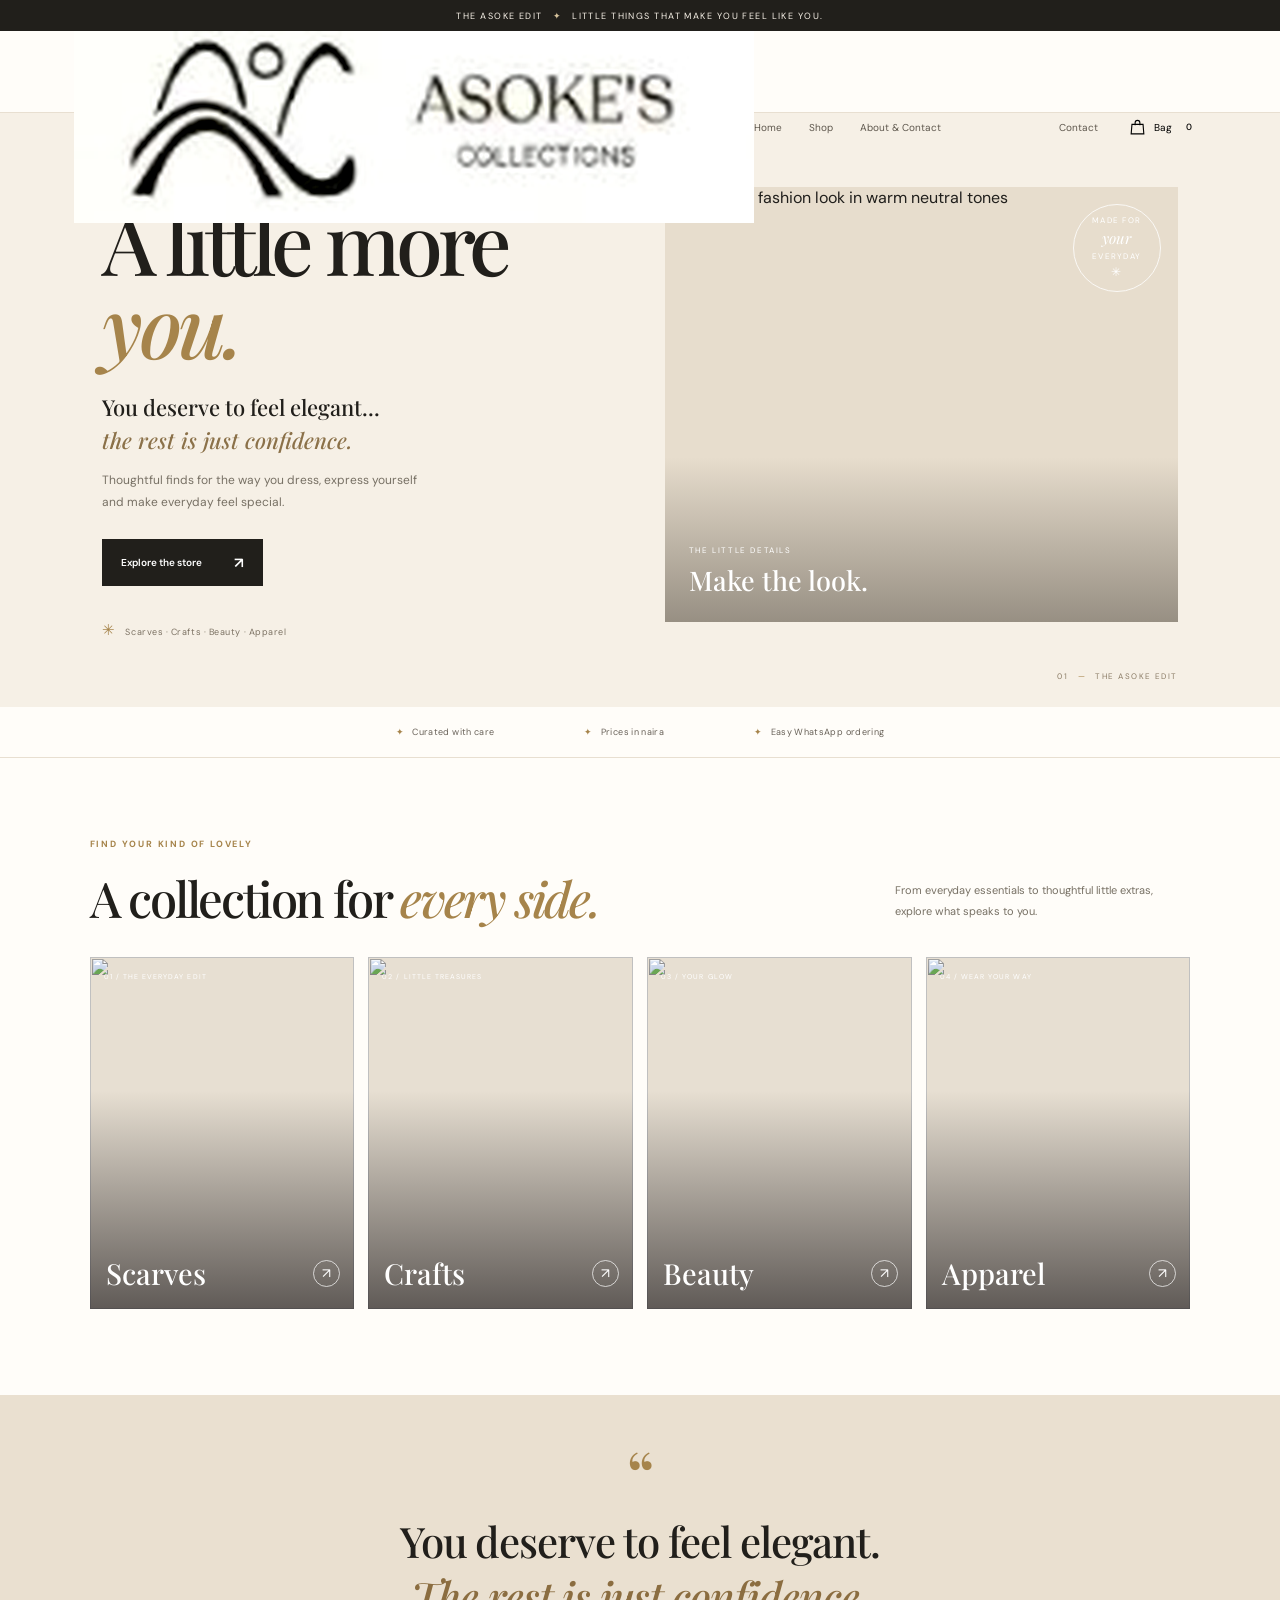
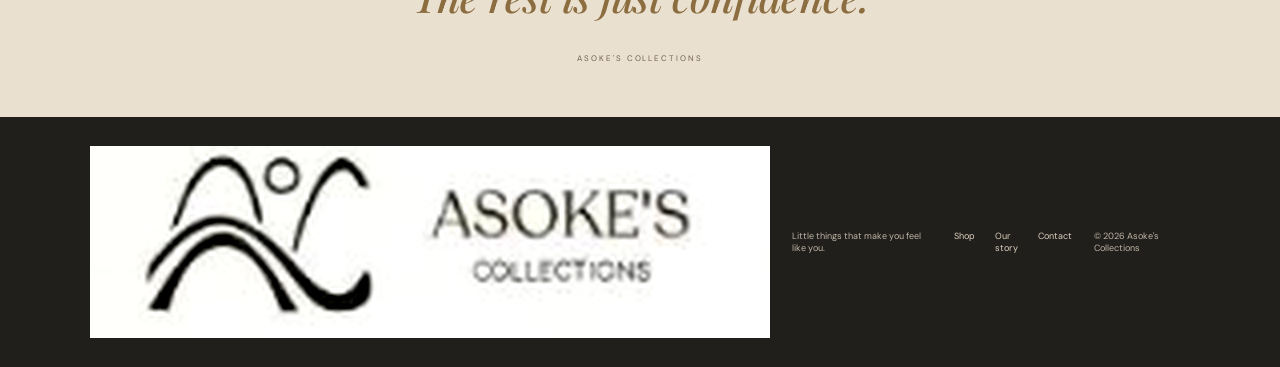
==== commit 1147e7ea: "Use brand logo and social metadata" ====
--- a/index.html
+++ b/index.html
@@ -2,11 +2,12 @@
 <html lang="en"><head>
 <meta charset="utf-8"><meta name="viewport" content="width=device-width, initial-scale=1"><meta name="theme-color" content="#f6f0e6">
 <meta name="description" content="Discover scarves and explore crafts, beauty and apparel at Asoke's Collections."><title>ASOKE'S COLLECTIONS | A little more you</title>
-<link rel="icon" href="/favicon.svg" type="image/svg+xml"><link rel="preconnect" href="https://fonts.googleapis.com"><link rel="preconnect" href="https://fonts.gstatic.com" crossorigin>
+<meta property="og:type" content="website"><meta property="og:site_name" content="ASOKE'S COLLECTIONS"><meta property="og:title" content="ASOKE'S COLLECTIONS | A little more you"><meta property="og:description" content="Discover scarves and explore crafts, beauty and apparel at Asoke's Collections."><meta property="og:url" content="https://asokes-collections.asokes-collection.workers.dev/"><meta property="og:image" content="https://asokes-collections.asokes-collection.workers.dev/asokes_collections_logo_crop.png"><meta property="og:image:alt" content="ASOKE'S COLLECTIONS logo"><meta name="twitter:card" content="summary_large_image"><meta name="twitter:title" content="ASOKE'S COLLECTIONS | A little more you"><meta name="twitter:description" content="Discover scarves and explore crafts, beauty and apparel at Asoke's Collections."><meta name="twitter:image" content="https://asokes-collections.asokes-collection.workers.dev/asokes_collections_logo_crop.png">
+<link rel="icon" type="image/png" href="/asokes_collections_logo_crop.png"><link rel="apple-touch-icon" href="/asokes_collections_logo_crop.png"><link rel="preconnect" href="https://fonts.googleapis.com"><link rel="preconnect" href="https://fonts.gstatic.com" crossorigin>
 <link href="https://fonts.googleapis.com/css2?family=DM+Sans:wght@400;500;600;700&family=Playfair+Display:ital,wght@0,500;0,600;0,700;1,500&display=swap" rel="stylesheet"><link rel="stylesheet" href="/styles.css"></head>
 <body><div class="announcement">THE ASOKE EDIT <i>✦</i> Little things that make you feel like you.</div>
 <header class="site-header"><button class="mobile-menu" id="mobile-menu" aria-label="Show categories" aria-expanded="false"><span></span><span></span></button>
-<a class="wordmark" href="#home"><span>ASOKE'S</span><small>COLLECTIONS</small></a>
+<a class="wordmark brand-logo" href="/index.html" aria-label="ASOKE'S COLLECTIONS home"><img src="/asokes_collections_logo_crop.png" alt="ASOKE'S COLLECTIONS"></a>
 <nav class="main-nav" id="main-nav"><a href="/index.html">Home</a><a href="/shop.html">Shop</a><a href="/about.html">About &amp; Contact</a></nav>
 <div class="header-actions"><a class="contact-link" href="/about.html">Contact</a><button class="cart-trigger" id="open-cart" aria-label="Open shopping bag"><svg viewBox="0 0 24 24"><path d="M5 8h14l1 12H4L5 8Z"/><path d="M9 9V6a3 3 0 0 1 6 0v3"/></svg><span>Bag</span><b id="cart-count">0</b></button></div></header>
 <main id="home"><section class="hero"><div class="hero-copy"><p class="eyebrow"><span></span> YOUR STYLE, YOUR STORY</p><h1>A little more<br><em>you.</em></h1><p class="hero-intro">You deserve to feel elegant...<br><span>the rest is just confidence.</span></p><p class="hero-description">Thoughtful finds for the way you dress, express yourself and make everyday feel special.</p><a class="button button-dark" href="/shop.html">Explore the store <span>↗</span></a><div class="hero-footnote"><span>✳</span> Scarves · Crafts · Beauty · Apparel</div></div>
@@ -19,6 +20,6 @@
 <a class="category-card" href="/shop.html?category=Apparel"><img src="https://images.unsplash.com/photo-1483985988355-763728e1935b?auto=format&fit=crop&w=800&q=80" alt="" loading="lazy"><span class="category-no">04 / WEAR YOUR WAY</span><span class="category-name">Apparel <b>↗</b></span></a></div></section>
 <section class="brand-note" id="story"><div class="brand-note-mark">“</div><p>You deserve to feel elegant.<br><em>The rest is just confidence.</em></p><span>ASOKE'S COLLECTIONS</span></section>
 </main>
-<footer><a class="wordmark footer-mark" href="#home"><span>ASOKE'S</span><small>COLLECTIONS</small></a><p>Little things that make you feel like you.</p><nav><a href="/shop.html">Shop</a><a href="/about.html">Our story</a><a href="/about.html">Contact</a></nav><span class="copyright">© <span id="year"></span> Asoke's Collections</span></footer>
+<footer><a class="wordmark footer-mark brand-logo" href="/index.html" aria-label="ASOKE'S COLLECTIONS home"><img src="/asokes_collections_logo_crop.png" alt="ASOKE'S COLLECTIONS"></a><p>Little things that make you feel like you.</p><nav><a href="/shop.html">Shop</a><a href="/about.html">Our story</a><a href="/about.html">Contact</a></nav><span class="copyright">© <span id="year"></span> Asoke's Collections</span></footer>
 <div class="overlay" id="overlay" hidden></div><aside class="cart-drawer" id="cart-drawer" aria-label="Shopping bag" aria-hidden="true"><div class="drawer-head"><div><p class="eyebrow">YOUR SELECTION</p><h2>Your bag <span id="drawer-count">(0)</span></h2></div><button id="close-cart" class="icon-button" aria-label="Close shopping bag">×</button></div><div id="cart-items" class="cart-items"></div><div class="cart-empty" id="cart-empty"><span>✳</span><h3>Room for something lovely.</h3><p>Your bag is waiting for a favourite.</p><button class="text-button" id="continue-shopping">Keep exploring ↗</button></div><div class="cart-footer" id="cart-footer" hidden><div class="subtotal"><span>Subtotal</span><strong id="subtotal">₦0</strong></div><p>Delivery fees, if applicable, will be confirmed with the seller.</p><button class="button button-dark checkout-button" id="checkout">Go to checkout <span>↗</span></button><button class="text-button" id="clear-cart">Clear bag</button></div></aside><div class="toast" id="toast" role="status" aria-live="polite"></div><script src="/script.js" defer></script><!-- Harmless deployment trigger: 2026-10-26 -->
 </body></html>
--- a/styles.css
+++ b/styles.css
@@ -1 +1,46 @@
-:root{--cream:#f6f0e6;--paper:#fffdf9;--ink:#211f1b;--muted:#777064;--gold:#a6844b;--gold-light:#d8c49d;--line:#e8dfd1;--serif:'Playfair Display',Georgia,serif;--sans:'DM Sans',Arial,sans-serif}*{box-sizing:border-box}html{scroll-behavior:smooth;scroll-padding-top:100px}body{margin:0;background:var(--paper);color:var(--ink);font-family:var(--sans);-webkit-font-smoothing:antialiased}a{color:inherit;text-decoration:none}button,input,select{font:inherit}.announcement{min-height:31px;display:flex;justify-content:center;align-items:center;gap:10px;padding:7px 12px;background:var(--ink);color:#f8f2e8;font-size:9px;letter-spacing:.16em;text-transform:uppercase}.announcement i{font-style:normal;color:var(--gold-light)}.site-header{height:82px;padding:0 5.8%;display:grid;grid-template-columns:1fr auto 1fr;align-items:center;border-bottom:1px solid var(--line);background:rgba(255,253,249,.97);position:sticky;top:0;z-index:10;backdrop-filter:blur(14px)}.wordmark{display:flex;flex-direction:column;align-items:center;line-height:1;width:max-content}.wordmark span{font:500 21px var(--serif);letter-spacing:.12em}.wordmark small{font-size:8px;letter-spacing:.38em;margin-top:6px}.main-nav{display:flex;gap:clamp(13px,2.1vw,30px);align-items:center;height:100%}.main-nav a,.contact-link{font-size:10px;color:#5e574d;white-space:nowrap}.main-nav a:hover,footer nav a:hover{color:var(--gold)}.header-actions{display:flex;justify-content:flex-end;align-items:center;gap:24px}.cart-trigger{display:flex;align-items:center;gap:7px;border:0;background:none;cursor:pointer;font-size:10px}.cart-trigger b{display:grid;place-items:center;width:21px;height:21px;border-radius:50%;background:var(--cream);font-size:9px;font-weight:500}.cart-trigger svg{width:19px;fill:none;stroke:currentColor;stroke-width:1.4}.mobile-menu{display:none}.hero{position:relative;display:grid;grid-template-columns:.95fr 1fr;align-items:center;gap:7%;min-height:565px;padding:55px 8% 67px;background:var(--cream)}.hero-copy{max-width:490px}.eyebrow{font-size:9px;letter-spacing:.2em;font-weight:700;color:var(--gold);margin:0 0 20px}.eyebrow span{display:inline-block;width:23px;height:1px;background:var(--gold);vertical-align:middle;margin-right:9px}.hero h1{font:500 clamp(56px,6.6vw,91px)/.98 var(--serif);letter-spacing:-.06em;margin:0}.hero h1 em,.section-top h2 em,.contact-section h2 em{font-weight:500;color:var(--gold);letter-spacing:-.045em}.hero-intro{font:500 22px/1.5 var(--serif);margin:25px 0 12px}.hero-intro span{font-style:italic;color:#8b7149}.hero-description{font-size:12px;line-height:1.9;color:var(--muted);max-width:335px;margin:0 0 25px}.button{min-height:47px;display:inline-flex;align-items:center;justify-content:center;gap:32px;padding:0 18px;font-size:10px;font-weight:600;border:1px solid transparent;cursor:pointer;transition:transform .2s,background .2s}.button:hover{transform:translateY(-2px)}.button-dark{background:var(--ink);color:white}.button-dark:hover{background:#463a2a}.button span{font-size:15px}.hero-footnote{margin-top:34px;color:#7b7162;font-size:9px;letter-spacing:.06em}.hero-footnote span{color:var(--gold);font-size:15px;margin-right:7px}.hero-art{height:435px;position:relative;background:#e7ddcd;overflow:hidden}.hero-art>img{height:100%;width:100%;object-fit:cover;display:block;filter:saturate(.72)}.hero-art:after{content:'';position:absolute;inset:0;background:linear-gradient(0deg,rgba(32,27,20,.4),transparent 38%);pointer-events:none}.art-label{position:absolute;left:24px;bottom:24px;z-index:1;color:white;display:flex;flex-direction:column;gap:7px}.art-label small{font-size:8px;letter-spacing:.2em}.art-label strong{font:500 27px var(--serif)}.art-seal{position:absolute;right:17px;top:17px;width:88px;height:88px;border:1px solid #ffffffcc;border-radius:50%;display:flex;flex-direction:column;align-items:center;justify-content:center;color:white;z-index:1;font-size:8px;letter-spacing:.16em}.art-seal b{font:italic 15px var(--serif);letter-spacing:0;margin:3px}.art-seal i{font-style:normal;font-size:12px;margin-top:3px}.hero-index{position:absolute;right:8%;bottom:26px;font-size:8px;letter-spacing:.18em;color:#8b7c66}.hero-index span{padding:0 6px;color:var(--gold)}.benefit-strip{display:flex;justify-content:center;gap:clamp(24px,7vw,100px);padding:19px 5%;border-bottom:1px solid var(--line);font-size:9px;color:#686158;letter-spacing:.04em}.benefit-strip i{font-style:normal;color:var(--gold);margin-right:6px}.page-wrap{padding-left:7%;padding-right:7%}.category-section{padding-top:80px;padding-bottom:86px}.section-top{display:flex;align-items:end;justify-content:space-between;gap:28px}.section-top h2,.contact-section h2{font:500 clamp(33px,4vw,49px)/1.13 var(--serif);letter-spacing:-.045em;margin:0}.section-top>p{font-size:11px;line-height:1.9;color:var(--muted);max-width:295px;margin:0 0 4px}.category-grid{display:grid;grid-template-columns:repeat(4,minmax(0,1fr));gap:14px;margin-top:31px}.category-card{position:relative;display:block;aspect-ratio:3/4;overflow:hidden;background:#e7dfd2;color:white}.category-card:after{content:'';position:absolute;inset:0;background:linear-gradient(0deg,#1c1819aa,transparent 62%)}.category-card img{width:100%;height:100%;object-fit:cover;display:block;filter:saturate(.7);transition:transform .5s}.category-card:hover img{transform:scale(1.045)}.category-no{position:absolute;z-index:1;left:14px;top:15px;font-size:7px;letter-spacing:.15em}.category-name{position:absolute;z-index:1;left:16px;right:14px;bottom:17px;font:500 clamp(20px,2.3vw,29px) var(--serif);display:flex;align-items:center;justify-content:space-between}.category-name b{font:normal 14px var(--sans);border:1px solid #ffffffb3;width:27px;height:27px;display:grid;place-items:center;border-radius:50%}.shop-section{background:#f8f4ed;padding:76px 0 68px;border-top:1px solid #f0e8dc;border-bottom:1px solid #f0e8dc}.shop-toolbar{margin:29px 0 27px;border-top:1px solid var(--line);border-bottom:1px solid var(--line)}.category-tabs{display:flex;gap:24px;align-items:center;overflow-x:auto;scrollbar-width:none}.category-tab{position:relative;flex-shrink:0;border:0;background:transparent;color:#81786b;font-size:10px;padding:16px 0;cursor:pointer}.category-tab.active{color:var(--ink);font-weight:700}.category-tab.active:after{content:'';position:absolute;bottom:-1px;left:0;right:0;height:2px;background:var(--gold)}.shop-controls{display:flex;align-items:center;justify-content:space-between;gap:20px;padding:12px 0;border-top:1px solid #ece3d6}.search-box{display:flex;align-items:center;gap:9px;flex:1;max-width:300px}.search-box svg{width:16px;stroke:#716a5e;fill:none;stroke-width:1.5}.search-box input{width:100%;border:0;outline:0;background:transparent;font-size:10px;padding:6px 0;color:var(--ink)}.sort-box{display:flex;align-items:center;gap:8px;font-size:9px;color:var(--muted)}.sort-box select{border:0;background:transparent;color:var(--ink);font-size:9px;outline:0;max-width:145px}.product-grid{display:grid;grid-template-columns:repeat(3,minmax(0,1fr));gap:34px 19px}.product-card{min-width:0}.product-image{position:relative;aspect-ratio:4/4.7;overflow:hidden;background:#eae3d8}.product-image img{width:100%;height:100%;object-fit:cover;display:block;transition:transform .5s;filter:saturate(.8)}.product-card:hover .product-image img{transform:scale(1.045)}.image-number{position:absolute;left:11px;top:11px;font-size:8px;letter-spacing:.1em;color:#6e6455;background:#fffdf9dd;padding:7px 8px}.quick-add{position:absolute;left:9px;right:9px;bottom:9px;border:0;background:#fffdf9f7;padding:13px 9px;font-size:10px;cursor:pointer}.quick-add:hover{background:var(--gold-light)}.product-info{padding:13px 2px 0}.product-name{font:500 17px/1.35 var(--serif);margin:0 0 9px}.product-meta{display:flex;justify-content:space-between;align-items:center;gap:8px}.product-price{font-size:12px;font-weight:700}.product-category{font-size:8px;color:var(--muted);text-transform:uppercase;letter-spacing:.08em}.no-results{text-align:center;padding:38px 0;color:var(--muted);font-size:12px}.empty-category{text-align:center;padding:45px 18px 52px;max-width:560px;margin:0 auto}.empty-category[hidden]{display:none}.empty-symbol{font:36px var(--serif);color:var(--gold);margin-bottom:17px}.empty-category .eyebrow{margin-bottom:10px}.empty-category h3{font:500 29px/1.2 var(--serif);margin:0 0 12px}.empty-category>p:not(.eyebrow){font-size:11px;line-height:1.8;color:var(--muted);max-width:380px;margin:0 auto 22px}.stock-note{font-size:9px;line-height:1.7;color:#83796b;margin:28px 0 0}.stock-note span{color:var(--gold);margin-right:5px}.brand-note{background:#eae0d0;text-align:center;padding:55px 20px 51px}.brand-note-mark{font:70px/.7 var(--serif);color:var(--gold)}.brand-note p{font:500 clamp(26px,4vw,42px)/1.3 var(--serif);margin:15px 0 21px;letter-spacing:-.025em}.brand-note p em{color:#8b6d40}.brand-note>span{font-size:8px;letter-spacing:.24em;color:#71624c}.contact-section{padding-top:75px;padding-bottom:78px;display:flex;justify-content:space-between;align-items:center;gap:35px}.contact-copy{max-width:335px}.contact-copy p{font-size:11px;line-height:1.9;color:var(--muted);margin:0 0 20px}.contact-copy small{display:block;color:#8c8376;font-size:9px;line-height:1.7;margin-top:12px}footer{background:var(--ink);color:#eee5d7;padding:29px 7%;display:flex;align-items:center;justify-content:space-between;gap:22px}.footer-mark span{font-size:17px}footer .wordmark small{font-size:7px}footer p,footer .copyright{font-size:9px;color:#bfb5a6}footer nav{display:flex;gap:20px}footer nav a{font-size:9px;color:#ddd1c0}.overlay{position:fixed;inset:0;background:#1c191571;z-index:20}.overlay[hidden]{display:none}.cart-drawer{position:fixed;right:0;top:0;bottom:0;width:min(440px,100%);background:var(--paper);z-index:21;transform:translateX(105%);transition:transform .28s;display:flex;flex-direction:column;padding:26px}.cart-drawer.open{transform:translateX(0)}.drawer-head{display:flex;align-items:center;justify-content:space-between;border-bottom:1px solid var(--line);padding-bottom:18px}.drawer-head .eyebrow{margin-bottom:6px}.drawer-head h2{font:500 29px var(--serif);margin:0}.drawer-head h2 span{font:10px var(--sans);color:var(--muted)}.icon-button{border:1px solid var(--line);background:transparent;width:37px;height:37px;font-size:25px;cursor:pointer}.cart-items{overflow:auto;flex:1}.cart-line{display:grid;grid-template-columns:68px 1fr auto;gap:13px;padding:18px 0;border-bottom:1px solid var(--line);align-items:center}.cart-thumb{width:68px;height:78px;object-fit:cover;background:var(--cream)}.cart-line h3{font:500 15px/1.35 var(--serif);margin:0 0 7px}.line-price{font-size:12px;font-weight:700}.quantity{display:flex;align-items:center;gap:10px;margin-top:10px}.quantity button{width:25px;height:25px;border:1px solid var(--line);background:transparent;cursor:pointer}.quantity span{font-size:11px}.remove-item{border:0;background:none;color:#8b8174;font-size:9px;text-decoration:underline;cursor:pointer;margin-top:6px;padding:0}.cart-empty{flex:1;display:flex;flex-direction:column;align-items:center;justify-content:center;text-align:center}.cart-empty>span{font-size:27px;color:var(--gold)}.cart-empty h3{font:500 23px var(--serif);margin:17px 0 7px}.cart-empty p{font-size:10px;color:var(--muted)}.text-button{border:0;background:none;text-decoration:underline;text-underline-offset:4px;font-size:10px;cursor:pointer;color:var(--ink);padding:12px}.cart-footer{padding-top:20px;border-top:1px solid var(--line)}.subtotal{display:flex;justify-content:space-between;font-size:12px}.subtotal strong{font-size:15px}.cart-footer>p{font-size:9px;line-height:1.6;color:var(--muted)}.checkout-button{width:100%;margin-top:8px}.cart-footer .text-button{display:block;margin:4px auto}.toast{position:fixed;bottom:22px;left:50%;transform:translate(-50%,20px);background:var(--ink);color:white;padding:13px 18px;font-size:10px;opacity:0;pointer-events:none;transition:all .2s;z-index:30;max-width:calc(100% - 30px);text-align:center}.toast.show{opacity:1;transform:translate(-50%,0)}body.cart-open{overflow:hidden}@media(max-width:920px){.site-header{padding:0 4%}.main-nav{gap:13px}.main-nav a,.contact-link{font-size:9px}.header-actions{gap:14px}.hero{padding-left:6%;padding-right:6%;gap:5%}.hero-art{height:390px}.category-name{left:11px;right:10px}.category-no{left:10px;font-size:6px}.page-wrap{padding-left:5%;padding-right:5%}}@media(max-width:700px){html{scroll-padding-top:80px}.site-header{height:70px;grid-template-columns:40px 1fr 1fr;padding:0 5%}.mobile-menu{display:flex;flex-direction:column;gap:5px;width:32px;height:34px;align-items:flex-start;justify-content:center;border:0;background:transparent;padding:5px;cursor:pointer}.mobile-menu span{height:1px;width:21px;background:var(--ink)}.mobile-menu span:nth-child(2){width:15px}.wordmark{grid-column:2;justify-self:center}.wordmark span{font-size:18px}.wordmark small{font-size:7px}.main-nav{display:none;position:absolute;left:0;right:0;top:69px;height:auto;padding:17px 5% 20px;background:var(--paper);border-bottom:1px solid var(--line);box-shadow:0 12px 18px #211f1b0c;grid-template-columns:repeat(3,1fr);gap:0}.main-nav.menu-open{display:grid}.main-nav a{padding:12px 4px;font-size:11px}.header-actions{grid-column:3;gap:0}.contact-link{display:none}.cart-trigger{gap:5px}.hero{grid-template-columns:1fr;padding:25px 5% 42px;gap:26px}.hero-art{grid-row:1;height:clamp(280px,83vw,420px)}.hero-copy{grid-row:2}.hero h1{font-size:clamp(57px,14vw,80px)}.hero-intro{font-size:20px;margin-top:19px}.hero-footnote{margin-top:24px}.hero-index{right:5%;bottom:16px}.benefit-strip{gap:10px;justify-content:space-around;flex-wrap:wrap;font-size:8px;padding:16px 4%}.category-section{padding-top:56px;padding-bottom:57px}.section-top{display:block}.section-top h2,.contact-section h2{font-size:37px}.section-top>p{margin-top:13px}.category-grid{grid-template-columns:repeat(2,minmax(0,1fr));gap:10px;margin-top:23px}.category-card{aspect-ratio:4/4.7}.category-name{font-size:24px;left:13px;bottom:14px}.category-no{font-size:7px;left:12px}.shop-section{padding:53px 0 48px}.shop-toolbar{margin-top:22px}.category-tabs{gap:20px}.category-tab{font-size:10px;padding:14px 0}.shop-controls{gap:10px}.search-box{max-width:180px}.sort-box{gap:4px}.sort-box select{max-width:105px}.product-grid{grid-template-columns:repeat(2,minmax(0,1fr));gap:26px 11px}.product-image{aspect-ratio:3/4}.product-name{font-size:15px}.product-category{display:none}.product-info{padding-top:10px}.quick-add{left:6px;right:6px;bottom:6px;padding:11px 5px;font-size:9px}.stock-note{margin-top:22px}.brand-note{padding:45px 15px}.contact-section{padding-top:53px;padding-bottom:56px;display:block}.contact-copy{margin-top:20px}.contact-section h2{font-size:40px}footer{padding:25px 5%;flex-wrap:wrap;gap:16px}footer p{order:3;width:100%;margin:0}footer nav{gap:13px}footer nav a{font-size:8px}.copyright{width:100%}}@media(max-width:360px){.hero h1{font-size:54px}.category-name{font-size:20px}.category-no{font-size:6px}.product-name{font-size:14px}.product-price{font-size:11px}.shop-controls{gap:5px}.sort-box select{max-width:90px}.category-tabs{gap:15px}}+:root{--cream:#f6f0e6;--paper:#fffdf9;--ink:#211f1b;--muted:#777064;--gold:#a6844b;--gold-light:#d8c49d;--line:#e8dfd1;--serif:'Playfair Display',Georgia,serif;--sans:'DM Sans',Arial,sans-serif}*{box-sizing:border-box}html{scroll-behavior:smooth;scroll-padding-top:100px}body{margin:0;background:var(--paper);color:var(--ink);font-family:var(--sans);-webkit-font-smoothing:antialiased}a{color:inherit;text-decoration:none}button,input,select{font:inherit}.announcement{min-height:31px;display:flex;justify-content:center;align-items:center;gap:10px;padding:7px 12px;background:var(--ink);color:#f8f2e8;font-size:9px;letter-spacing:.16em;text-transform:uppercase}.announcement i{font-style:normal;color:var(--gold-light)}.site-header{height:82px;padding:0 5.8%;display:grid;grid-template-columns:1fr auto 1fr;align-items:center;border-bottom:1px solid var(--line);background:rgba(255,253,249,.97);position:sticky;top:0;z-index:10;backdrop-filter:blur(14px)}.wordmark{display:flex;flex-direction:column;align-items:center;line-height:1;width:max-content}.wordmark span{font:500 21px var(--serif);letter-spacing:.12em}.wordmark small{font-size:8px;letter-spacing:.38em;margin-top:6px}.main-nav{display:flex;gap:clamp(13px,2.1vw,30px);align-items:center;height:100%}.main-nav a,.contact-link{font-size:10px;color:#5e574d;white-space:nowrap}.main-nav a:hover,footer nav a:hover{color:var(--gold)}.header-actions{display:flex;justify-content:flex-end;align-items:center;gap:24px}.cart-trigger{display:flex;align-items:center;gap:7px;border:0;background:none;cursor:pointer;font-size:10px}.cart-trigger b{display:grid;place-items:center;width:21px;height:21px;border-radius:50%;background:var(--cream);font-size:9px;font-weight:500}.cart-trigger svg{width:19px;fill:none;stroke:currentColor;stroke-width:1.4}.mobile-menu{display:none}.hero{position:relative;display:grid;grid-template-columns:.95fr 1fr;align-items:center;gap:7%;min-height:565px;padding:55px 8% 67px;background:var(--cream)}.hero-copy{max-width:490px}.eyebrow{font-size:9px;letter-spacing:.2em;font-weight:700;color:var(--gold);margin:0 0 20px}.eyebrow span{display:inline-block;width:23px;height:1px;background:var(--gold);vertical-align:middle;margin-right:9px}.hero h1{font:500 clamp(56px,6.6vw,91px)/.98 var(--serif);letter-spacing:-.06em;margin:0}.hero h1 em,.section-top h2 em,.contact-section h2 em{font-weight:500;color:var(--gold);letter-spacing:-.045em}.hero-intro{font:500 22px/1.5 var(--serif);margin:25px 0 12px}.hero-intro span{font-style:italic;color:#8b7149}.hero-description{font-size:12px;line-height:1.9;color:var(--muted);max-width:335px;margin:0 0 25px}.button{min-height:47px;display:inline-flex;align-items:center;justify-content:center;gap:32px;padding:0 18px;font-size:10px;font-weight:600;border:1px solid transparent;cursor:pointer;transition:transform .2s,background .2s}.button:hover{transform:translateY(-2px)}.button-dark{background:var(--ink);color:white}.button-dark:hover{background:#463a2a}.button span{font-size:15px}.hero-footnote{margin-top:34px;color:#7b7162;font-size:9px;letter-spacing:.06em}.hero-footnote span{color:var(--gold);font-size:15px;margin-right:7px}.hero-art{height:435px;position:relative;background:#e7ddcd;overflow:hidden}.hero-art>img{height:100%;width:100%;object-fit:cover;display:block;filter:saturate(.72)}.hero-art:after{content:'';position:absolute;inset:0;background:linear-gradient(0deg,rgba(32,27,20,.4),transparent 38%);pointer-events:none}.art-label{position:absolute;left:24px;bottom:24px;z-index:1;color:white;display:flex;flex-direction:column;gap:7px}.art-label small{font-size:8px;letter-spacing:.2em}.art-label strong{font:500 27px var(--serif)}.art-seal{position:absolute;right:17px;top:17px;width:88px;height:88px;border:1px solid #ffffffcc;border-radius:50%;display:flex;flex-direction:column;align-items:center;justify-content:center;color:white;z-index:1;font-size:8px;letter-spacing:.16em}.art-seal b{font:italic 15px var(--serif);letter-spacing:0;margin:3px}.art-seal i{font-style:normal;font-size:12px;margin-top:3px}.hero-index{position:absolute;right:8%;bottom:26px;font-size:8px;letter-spacing:.18em;color:#8b7c66}.hero-index span{padding:0 6px;color:var(--gold)}.benefit-strip{display:flex;justify-content:center;gap:clamp(24px,7vw,100px);padding:19px 5%;border-bottom:1px solid var(--line);font-size:9px;color:#686158;letter-spacing:.04em}.benefit-strip i{font-style:normal;color:var(--gold);margin-right:6px}.page-wrap{padding-left:7%;padding-right:7%}.category-section{padding-top:80px;padding-bottom:86px}.section-top{display:flex;align-items:end;justify-content:space-between;gap:28px}.section-top h2,.contact-section h2{font:500 clamp(33px,4vw,49px)/1.13 var(--serif);letter-spacing:-.045em;margin:0}.section-top>p{font-size:11px;line-height:1.9;color:var(--muted);max-width:295px;margin:0 0 4px}.category-grid{display:grid;grid-template-columns:repeat(4,minmax(0,1fr));gap:14px;margin-top:31px}.category-card{position:relative;display:block;aspect-ratio:3/4;overflow:hidden;background:#e7dfd2;color:white}.category-card:after{content:'';position:absolute;inset:0;background:linear-gradient(0deg,#1c1819aa,transparent 62%)}.category-card img{width:100%;height:100%;object-fit:cover;display:block;filter:saturate(.7);transition:transform .5s}.category-card:hover img{transform:scale(1.045)}.category-no{position:absolute;z-index:1;left:14px;top:15px;font-size:7px;letter-spacing:.15em}.category-name{position:absolute;z-index:1;left:16px;right:14px;bottom:17px;font:500 clamp(20px,2.3vw,29px) var(--serif);display:flex;align-items:center;justify-content:space-between}.category-name b{font:normal 14px var(--sans);border:1px solid #ffffffb3;width:27px;height:27px;display:grid;place-items:center;border-radius:50%}.shop-section{background:#f8f4ed;padding:76px 0 68px;border-top:1px solid #f0e8dc;border-bottom:1px solid #f0e8dc}.shop-toolbar{margin:29px 0 27px;border-top:1px solid var(--line);border-bottom:1px solid var(--line)}.category-tabs{display:flex;gap:24px;align-items:center;overflow-x:auto;scrollbar-width:none}.category-tab{position:relative;flex-shrink:0;border:0;background:transparent;color:#81786b;font-size:10px;padding:16px 0;cursor:pointer}.category-tab.active{color:var(--ink);font-weight:700}.category-tab.active:after{content:'';position:absolute;bottom:-1px;left:0;right:0;height:2px;background:var(--gold)}.shop-controls{display:flex;align-items:center;justify-content:space-between;gap:20px;padding:12px 0;border-top:1px solid #ece3d6}.search-box{display:flex;align-items:center;gap:9px;flex:1;max-width:300px}.search-box svg{width:16px;stroke:#716a5e;fill:none;stroke-width:1.5}.search-box input{width:100%;border:0;outline:0;background:transparent;font-size:10px;padding:6px 0;color:var(--ink)}.sort-box{display:flex;align-items:center;gap:8px;font-size:9px;color:var(--muted)}.sort-box select{border:0;background:transparent;color:var(--ink);font-size:9px;outline:0;max-width:145px}.product-grid{display:grid;grid-template-columns:repeat(3,minmax(0,1fr));gap:34px 19px}.product-card{min-width:0}.product-image{position:relative;aspect-ratio:4/4.7;overflow:hidden;background:#eae3d8}.product-image img{width:100%;height:100%;object-fit:cover;display:block;transition:transform .5s;filter:saturate(.8)}.product-card:hover .product-image img{transform:scale(1.045)}.image-number{position:absolute;left:11px;top:11px;font-size:8px;letter-spacing:.1em;color:#6e6455;background:#fffdf9dd;padding:7px 8px}.quick-add{position:absolute;left:9px;right:9px;bottom:9px;border:0;background:#fffdf9f7;padding:13px 9px;font-size:10px;cursor:pointer}.quick-add:hover{background:var(--gold-light)}.product-info{padding:13px 2px 0}.product-name{font:500 17px/1.35 var(--serif);margin:0 0 9px}.product-meta{display:flex;justify-content:space-between;align-items:center;gap:8px}.product-price{font-size:12px;font-weight:700}.product-category{font-size:8px;color:var(--muted);text-transform:uppercase;letter-spacing:.08em}.no-results{text-align:center;padding:38px 0;color:var(--muted);font-size:12px}.empty-category{text-align:center;padding:45px 18px 52px;max-width:560px;margin:0 auto}.empty-category[hidden]{display:none}.empty-symbol{font:36px var(--serif);color:var(--gold);margin-bottom:17px}.empty-category .eyebrow{margin-bottom:10px}.empty-category h3{font:500 29px/1.2 var(--serif);margin:0 0 12px}.empty-category>p:not(.eyebrow){font-size:11px;line-height:1.8;color:var(--muted);max-width:380px;margin:0 auto 22px}.stock-note{font-size:9px;line-height:1.7;color:#83796b;margin:28px 0 0}.stock-note span{color:var(--gold);margin-right:5px}.brand-note{background:#eae0d0;text-align:center;padding:55px 20px 51px}.brand-note-mark{font:70px/.7 var(--serif);color:var(--gold)}.brand-note p{font:500 clamp(26px,4vw,42px)/1.3 var(--serif);margin:15px 0 21px;letter-spacing:-.025em}.brand-note p em{color:#8b6d40}.brand-note>span{font-size:8px;letter-spacing:.24em;color:#71624c}.contact-section{padding-top:75px;padding-bottom:78px;display:flex;justify-content:space-between;align-items:center;gap:35px}.contact-copy{max-width:335px}.contact-copy p{font-size:11px;line-height:1.9;color:var(--muted);margin:0 0 20px}.contact-copy small{display:block;color:#8c8376;font-size:9px;line-height:1.7;margin-top:12px}footer{background:var(--ink);color:#eee5d7;padding:29px 7%;display:flex;align-items:center;justify-content:space-between;gap:22px}.footer-mark span{font-size:17px}footer .wordmark small{font-size:7px}footer p,footer .copyright{font-size:9px;color:#bfb5a6}footer nav{display:flex;gap:20px}footer nav a{font-size:9px;color:#ddd1c0}.overlay{position:fixed;inset:0;background:#1c191571;z-index:20}.overlay[hidden]{display:none}.cart-drawer{position:fixed;right:0;top:0;bottom:0;width:min(440px,100%);background:var(--paper);z-index:21;transform:translateX(105%);transition:transform .28s;display:flex;flex-direction:column;padding:26px}.cart-drawer.open{transform:translateX(0)}.drawer-head{display:flex;align-items:center;justify-content:space-between;border-bottom:1px solid var(--line);padding-bottom:18px}.drawer-head .eyebrow{margin-bottom:6px}.drawer-head h2{font:500 29px var(--serif);margin:0}.drawer-head h2 span{font:10px var(--sans);color:var(--muted)}.icon-button{border:1px solid var(--line);background:transparent;width:37px;height:37px;font-size:25px;cursor:pointer}.cart-items{overflow:auto;flex:1}.cart-line{display:grid;grid-template-columns:68px 1fr auto;gap:13px;padding:18px 0;border-bottom:1px solid var(--line);align-items:center}.cart-thumb{width:68px;height:78px;object-fit:cover;background:var(--cream)}.cart-line h3{font:500 15px/1.35 var(--serif);margin:0 0 7px}.line-price{font-size:12px;font-weight:700}.quantity{display:flex;align-items:center;gap:10px;margin-top:10px}.quantity button{width:25px;height:25px;border:1px solid var(--line);background:transparent;cursor:pointer}.quantity span{font-size:11px}.remove-item{border:0;background:none;color:#8b8174;font-size:9px;text-decoration:underline;cursor:pointer;margin-top:6px;padding:0}.cart-empty{flex:1;display:flex;flex-direction:column;align-items:center;justify-content:center;text-align:center}.cart-empty>span{font-size:27px;color:var(--gold)}.cart-empty h3{font:500 23px var(--serif);margin:17px 0 7px}.cart-empty p{font-size:10px;color:var(--muted)}.text-button{border:0;background:none;text-decoration:underline;text-underline-offset:4px;font-size:10px;cursor:pointer;color:var(--ink);padding:12px}.cart-footer{padding-top:20px;border-top:1px solid var(--line)}.subtotal{display:flex;justify-content:space-between;font-size:12px}.subtotal strong{font-size:15px}.cart-footer>p{font-size:9px;line-height:1.6;color:var(--muted)}.checkout-button{width:100%;margin-top:8px}.cart-footer .text-button{display:block;margin:4px auto}.toast{position:fixed;bottom:22px;left:50%;transform:translate(-50%,20px);background:var(--ink);color:white;padding:13px 18px;font-size:10px;opacity:0;pointer-events:none;transition:all .2s;z-index:30;max-width:calc(100% - 30px);text-align:center}.toast.show{opacity:1;transform:translate(-50%,0)}body.cart-open{overflow:hidden}@media(max-width:920px){.site-header{padding:0 4%}.main-nav{gap:13px}.main-nav a,.contact-link{font-size:9px}.header-actions{gap:14px}.hero{padding-left:6%;padding-right:6%;gap:5%}.hero-art{height:390px}.category-name{left:11px;right:10px}.category-no{left:10px;font-size:6px}.page-wrap{padding-left:5%;padding-right:5%}}@media(max-width:700px){html{scroll-padding-top:80px}.site-header{height:70px;grid-template-columns:40px 1fr 1fr;padding:0 5%}.mobile-menu{display:flex;flex-direction:column;gap:5px;width:32px;height:34px;align-items:flex-start;justify-content:center;border:0;background:transparent;padding:5px;cursor:pointer}.mobile-menu span{height:1px;width:21px;background:var(--ink)}.mobile-menu span:nth-child(2){width:15px}.wordmark{grid-column:2;justify-self:center}.wordmark span{font-size:18px}.wordmark small{font-size:7px}.main-nav{display:none;position:absolute;left:0;right:0;top:69px;height:auto;padding:17px 5% 20px;background:var(--paper);border-bottom:1px solid var(--line);box-shadow:0 12px 18px #211f1b0c;grid-template-columns:repeat(3,1fr);gap:0}.main-nav.menu-open{display:grid}.main-nav a{padding:12px 4px;font-size:11px}.header-actions{grid-column:3;gap:0}.contact-link{display:none}.cart-trigger{gap:5px}.hero{grid-template-columns:1fr;padding:25px 5% 42px;gap:26px}.hero-art{grid-row:1;height:clamp(280px,83vw,420px)}.hero-copy{grid-row:2}.hero h1{font-size:clamp(57px,14vw,80px)}.hero-intro{font-size:20px;margin-top:19px}.hero-footnote{margin-top:24px}.hero-index{right:5%;bottom:16px}.benefit-strip{gap:10px;justify-content:space-around;flex-wrap:wrap;font-size:8px;padding:16px 4%}.category-section{padding-top:56px;padding-bottom:57px}.section-top{display:block}.section-top h2,.contact-section h2{font-size:37px}.section-top>p{margin-top:13px}.category-grid{grid-template-columns:repeat(2,minmax(0,1fr));gap:10px;margin-top:23px}.category-card{aspect-ratio:4/4.7}.category-name{font-size:24px;left:13px;bottom:14px}.category-no{font-size:7px;left:12px}.shop-section{padding:53px 0 48px}.shop-toolbar{margin-top:22px}.category-tabs{gap:20px}.category-tab{font-size:10px;padding:14px 0}.shop-controls{gap:10px}.search-box{max-width:180px}.sort-box{gap:4px}.sort-box select{max-width:105px}.product-grid{grid-template-columns:repeat(2,minmax(0,1fr));gap:26px 11px}.product-image{aspect-ratio:3/4}.product-name{font-size:15px}.product-category{display:none}.product-info{padding-top:10px}.quick-add{left:6px;right:6px;bottom:6px;padding:11px 5px;font-size:9px}.stock-note{margin-top:22px}.brand-note{padding:45px 15px}.contact-section{padding-top:53px;padding-bottom:56px;display:block}.contact-copy{margin-top:20px}.contact-section h2{font-size:40px}footer{padding:25px 5%;flex-wrap:wrap;gap:16px}footer p{order:3;width:100%;margin:0}footer nav{gap:13px}footer nav a{font-size:8px}.copyright{width:100%}}@media(max-width:360px){.hero h1{font-size:54px}.category-name{font-size:20px}.category-no{font-size:6px}.product-name{font-size:14px}.product-price{font-size:11px}.shop-controls{gap:5px}.sort-box select{max-width:90px}.category-tabs{gap:15px}}
+/* Multi-page refinement */
+.main-nav a[aria-current="page"]{color:var(--gold);font-weight:700}
+.inner-page{background:var(--paper)}
+.inner-hero{padding:88px 8% 82px;background:var(--cream);text-align:center}
+.inner-hero .eyebrow{margin-bottom:18px}
+.inner-hero h1,.checkout-heading h1{font:500 clamp(48px,7vw,78px)/1.02 var(--serif);letter-spacing:-.055em;margin:0 0 22px}
+.inner-hero h1 em,.checkout-heading h1 em{color:var(--gold);font-weight:500}
+.inner-hero>p:not(.eyebrow){max-width:540px;margin:0 auto 26px;font-size:13px;line-height:1.9;color:var(--muted)}
+.about-values{padding:60px 7%;display:grid;grid-template-columns:repeat(3,1fr);gap:32px}
+.about-values>div{border-top:1px solid var(--line);padding-top:18px}
+.about-values>div>span{font-size:9px;letter-spacing:.16em;color:var(--gold)}
+.about-values h2{font:500 23px var(--serif);margin:16px 0 9px}
+.about-values p{font-size:11px;line-height:1.8;color:var(--muted);margin:0;max-width:290px}
+.about-contact{padding:64px 7%;background:#f8f4ed;display:flex;justify-content:space-between;align-items:center;gap:35px}
+.about-contact h2{font:500 clamp(35px,4vw,49px)/1.13 var(--serif);letter-spacing:-.045em;margin:0}
+.about-contact h2 em{color:var(--gold);font-weight:500}
+.page-title{font:500 clamp(36px,4vw,49px)/1.13 var(--serif);letter-spacing:-.045em;margin:0}
+.page-title em{color:var(--gold);font-weight:500}
+.shop-page{min-height:65vh}
+.checkout-page{background:var(--cream);padding:54px 7% 80px;min-height:65vh}
+.checkout-heading{text-align:center;max-width:620px;margin:0 auto 36px}
+.checkout-heading .eyebrow{margin-bottom:13px}
+.checkout-heading h1{font-size:clamp(39px,5vw,56px);margin-bottom:14px}
+.checkout-heading>p:last-child{font-size:11px;line-height:1.8;color:var(--muted);max-width:510px;margin:0 auto}
+.checkout-layout{display:grid;grid-template-columns:1fr 1fr;gap:22px;max-width:1100px;margin:0 auto;align-items:start}
+.checkout-panel{background:var(--paper);padding:27px;border:1px solid var(--line)}
+.checkout-panel h2{font:500 25px var(--serif);margin:0 0 20px}
+.checkout-line{display:grid;grid-template-columns:82px 1fr;gap:15px;padding:14px 0;border-bottom:1px solid var(--line)}
+.checkout-line>img{width:82px;height:96px;object-fit:cover;background:var(--cream)}
+.checkout-line-info h3{font:500 16px/1.35 var(--serif);margin:0 0 8px}
+.checkout-line-info>strong{font-size:12px}
+.checkout-line .quantity{gap:8px}
+.checkout-line .remove-item{margin-left:5px}
+.checkout-total{display:flex;justify-content:space-between;align-items:center;border-top:1px solid var(--line);padding-top:20px;margin-top:16px;font-size:12px}
+.checkout-total strong{font-size:17px}
+.checkout-note{font-size:9px;line-height:1.7;color:var(--muted);margin:14px 0 0}
+.checkout-empty{padding:24px 0}
+.checkout-empty p{font-size:12px;color:var(--muted)}
+.checkout-form label{display:block;font-size:10px;font-weight:600;margin-bottom:17px}
+.checkout-form input,.checkout-form textarea{display:block;width:100%;margin-top:8px;padding:12px 13px;border:1px solid var(--line);border-radius:0;background:#fffdf9;color:var(--ink);font:400 11px var(--sans);outline-color:var(--gold)}
+.checkout-form textarea{resize:vertical}
+.checkout-form .optional{color:var(--muted);font-weight:400}
+.checkout-submit{width:100%;margin-top:2px}
+.checkout-form[hidden]{display:none}
+@media(max-width:700px){.inner-hero{padding:64px 6% 59px}.about-values{grid-template-columns:1fr;gap:24px;padding:39px 6%}.about-values h2{margin-top:10px}.about-contact{padding:48px 6%;display:block}.about-contact .contact-copy{margin-top:20px}.checkout-page{padding:38px 5% 54px}.checkout-layout{grid-template-columns:1fr;gap:14px}.checkout-panel{padding:21px 17px}.checkout-heading{margin-bottom:25px}.checkout-line{grid-template-columns:68px 1fr}.checkout-line>img{width:68px;height:82px}}
